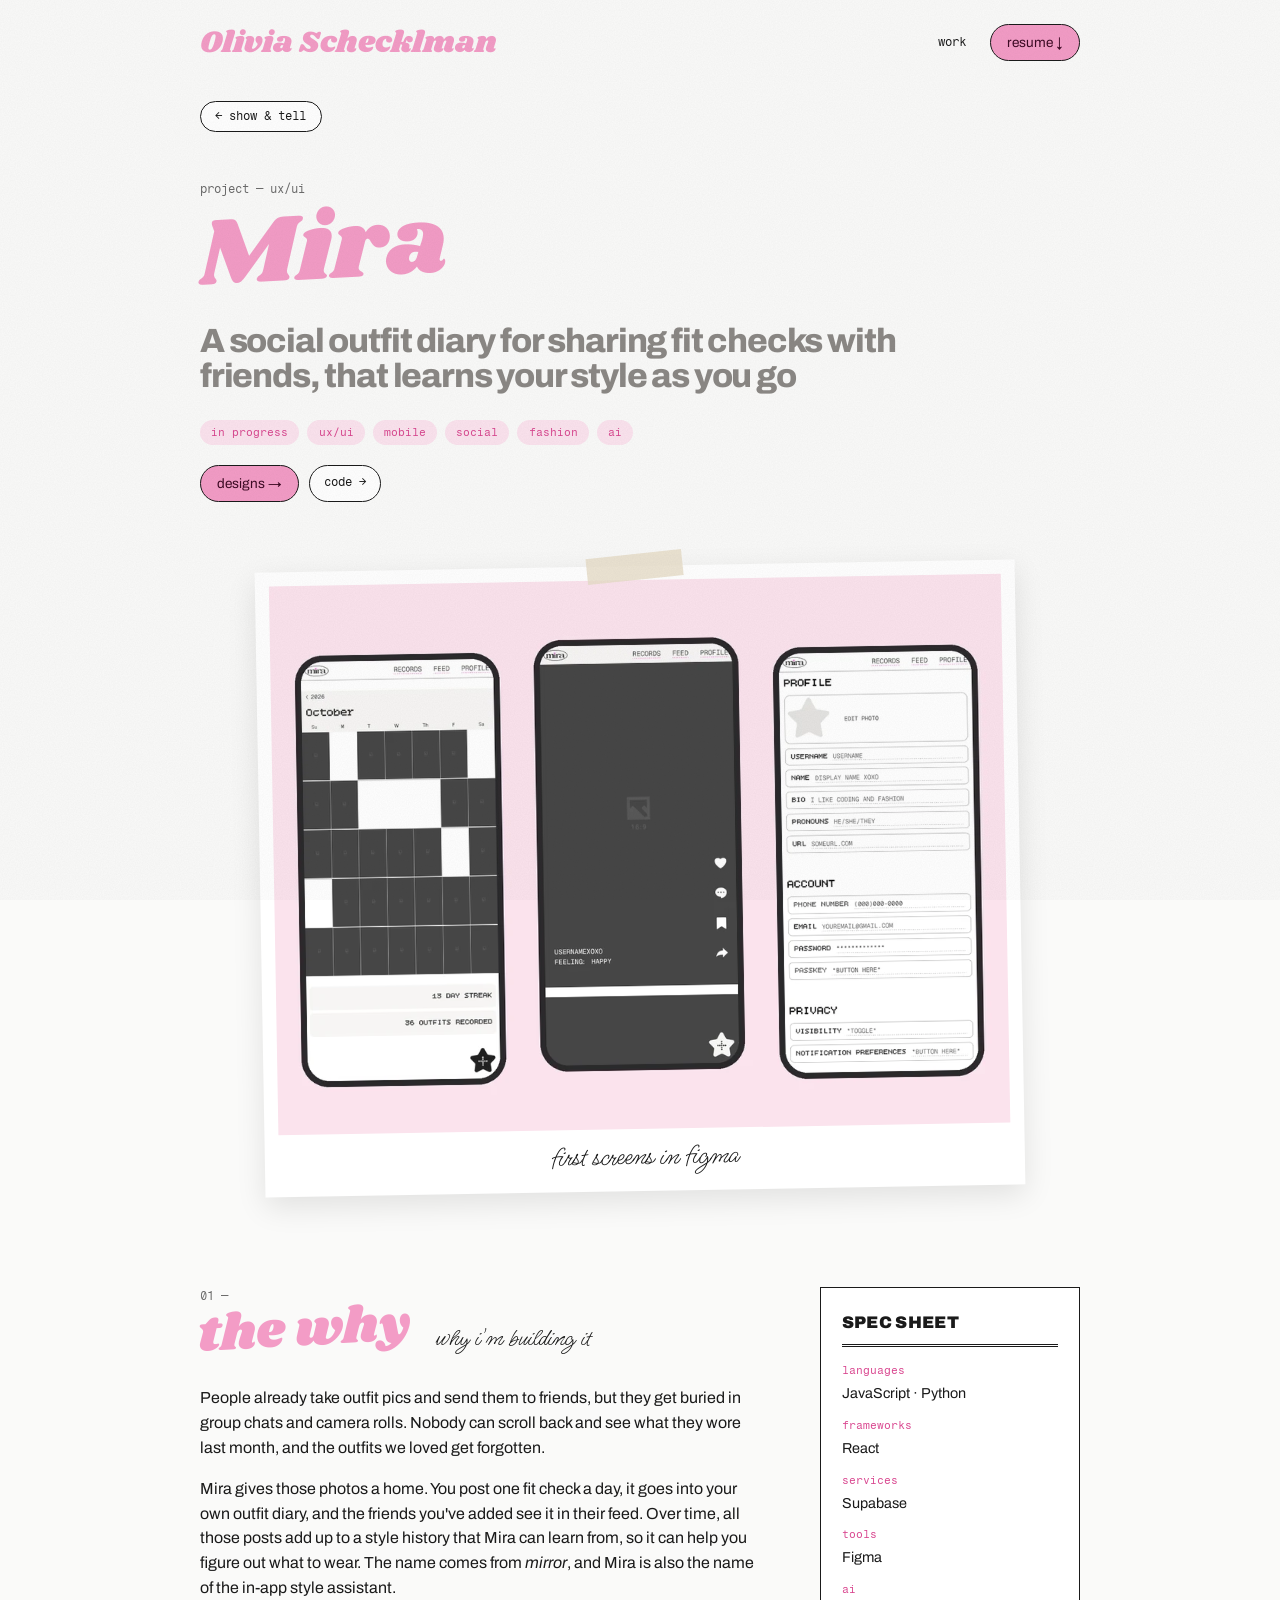
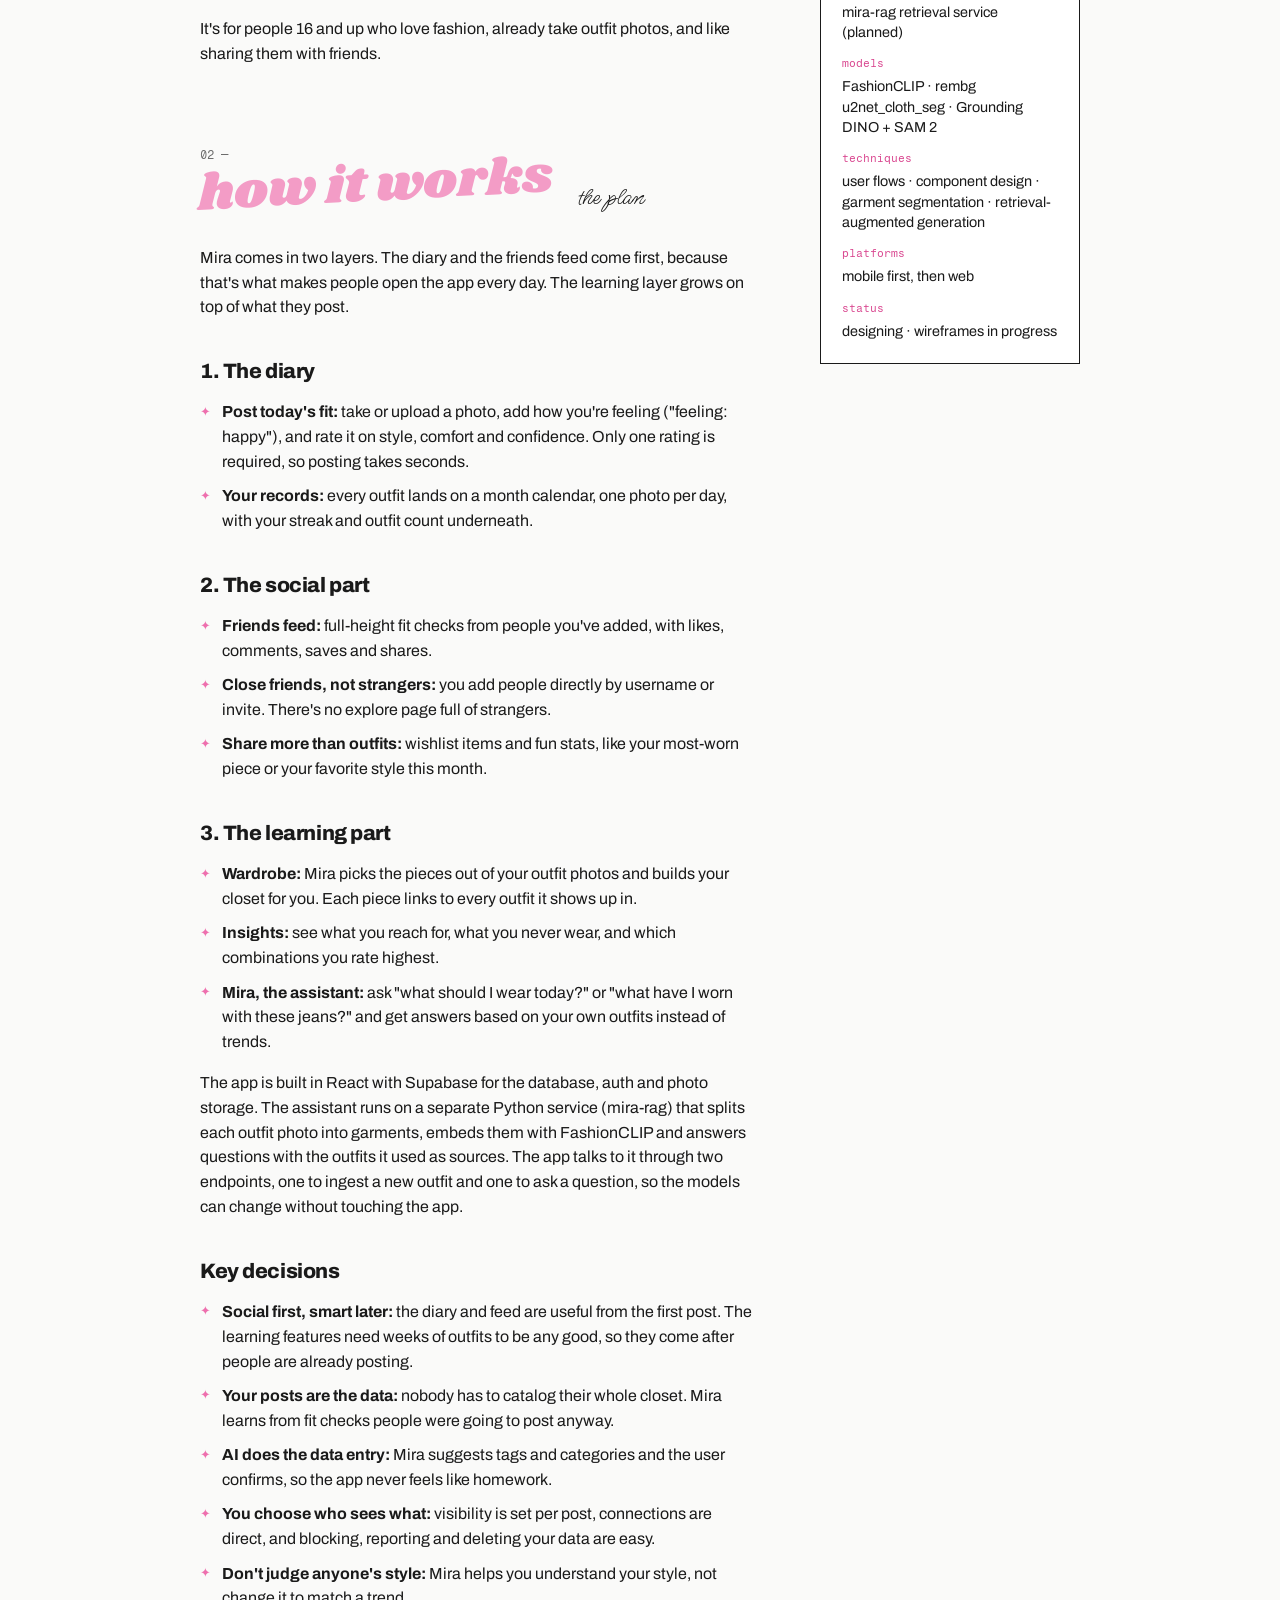
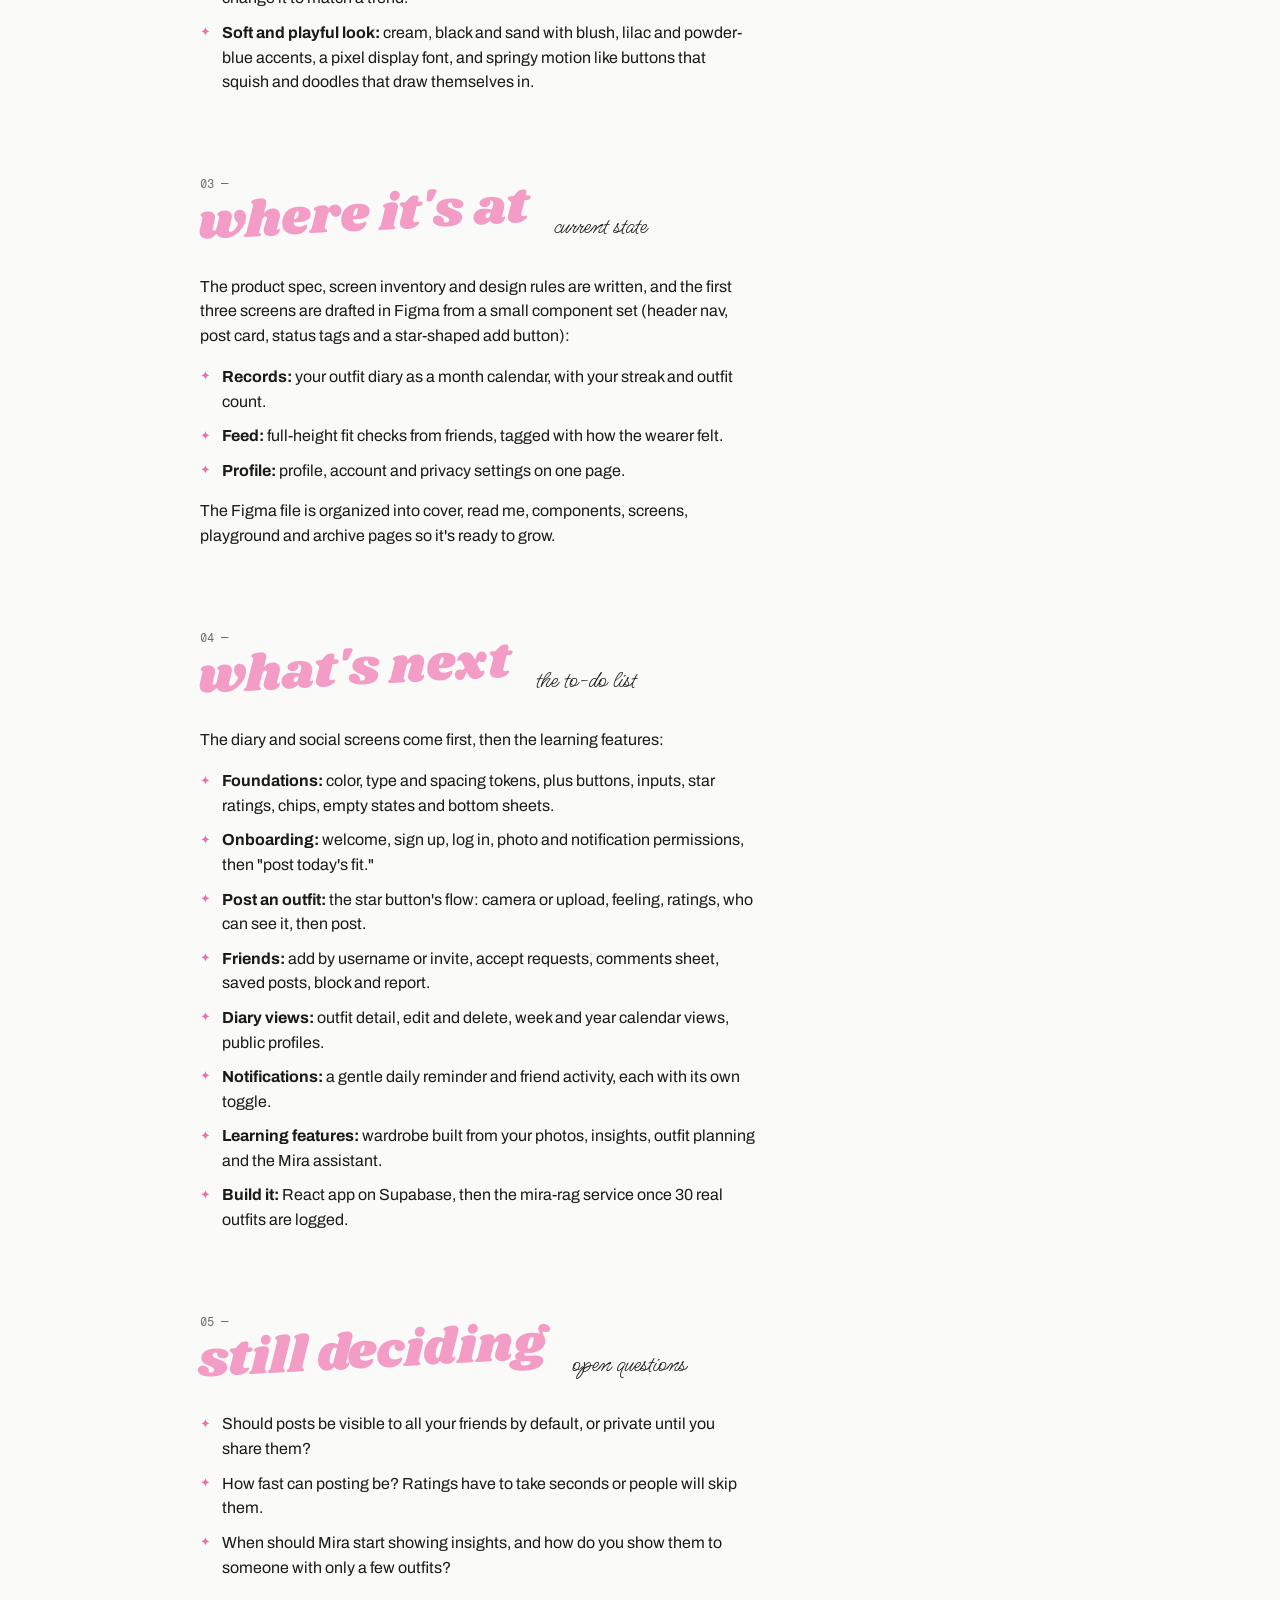
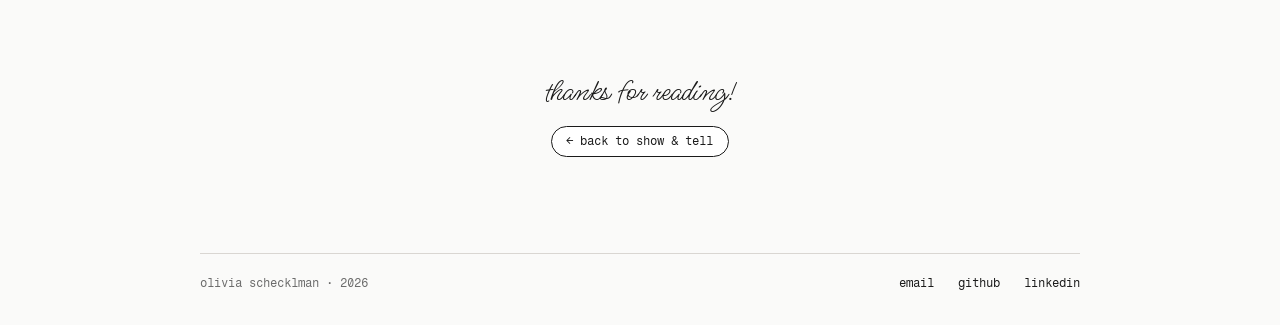
==== projects/mira.html @ 5f7faa5a "Added a Mira project page and a show & tell card for it." ====
<!DOCTYPE html>
<html lang="en">
<head>
  <meta charset="UTF-8" />
  <meta name="viewport" content="width=device-width, initial-scale=1.0" />
  <title>Mira — Olivia</title>
  <meta name="description" content="A social outfit diary for sharing fit checks with friends, that learns your style as you go" />
  <link rel="preconnect" href="https://fonts.googleapis.com" />
  <link rel="preconnect" href="https://fonts.gstatic.com" crossorigin />
  <link href="https://fonts.googleapis.com/css2?family=Archivo:wdth,wght@62..125,400..900&family=Fragment+Mono&family=Ms+Madi&family=Shrikhand&display=swap" rel="stylesheet" />
  <link rel="stylesheet" href="../styles.css" />
  <link rel="stylesheet" href="../project.css" />
</head>
<body>
  <header class="nav wrap">
    <a href="../index.html#top" class="logo">
      <span class="logo-mark">Olivia</span>
      <span class="logo-script">Schecklman</span>
    </a>
    <nav>
      <a href="../index.html#work">work</a>
      <a class="pill pill--pink" href="../Olivia-Schecklman-Resume.docx" download>resume ↓</a>
    </nav>
  </header>

  <main class="wrap">
    <a class="pill post-back" href="../index.html#work">← show &amp; tell</a>

    <header class="post-head">
      <p class="post-kicker">project — ux/ui</p>
      <h1 class="post-title">Mira</h1>
      <p class="post-tagline">A social outfit diary for sharing fit checks with friends, that learns your style as you go</p>
      <div class="post-facts"><span class="chip">in progress</span><span class="chip">ux/ui</span><span class="chip">mobile</span><span class="chip">social</span><span class="chip">fashion</span><span class="chip">ai</span></div>
      <div class="post-links"><a class="pill pill--pink" href="https://www.figma.com/design/Dftk28V4ErR6COBiq6ywGE/Mira-App" target="_blank" rel="noopener">designs →</a><a class="pill" href="https://github.com/livscheck/Mira" target="_blank" rel="noopener">code →</a></div>
    </header>

    <figure class="post-hero"><span class="tape" aria-hidden="true"></span><img src="../images/mira-app.webp" alt="Three Mira phone screens: a month calendar of outfit photos with a 13 day streak, a full-height outfit post tagged feeling happy, and an edit profile page" /><figcaption>first screens in figma</figcaption></figure>

    <div class="post-body">
      <div class="post-story">
      <section id="problem">
        <header class="sec-head">
          <span class="sec-num">01</span>
          <h2 class="sec-title">the why</h2>
          <p class="note sec-note">why i'm building it</p>
        </header>
        <div class="prose"><p>People already take outfit pics and send them to friends, but they get buried in group chats and camera rolls. Nobody can scroll back and see what they wore last month, and the outfits we loved get forgotten.</p>
<p>Mira gives those photos a home. You post one fit check a day, it goes into your own outfit diary, and the friends you've added see it in their feed. Over time, all those posts add up to a style history that Mira can learn from, so it can help you figure out what to wear. The name comes from <em>mirror</em>, and Mira is also the name of the in-app style assistant.</p>
<p>It's for people 16 and up who love fashion, already take outfit photos, and like sharing them with friends.</p></div>
      </section>
      <section id="process">
        <header class="sec-head">
          <span class="sec-num">02</span>
          <h2 class="sec-title">how it works</h2>
          <p class="note sec-note">the plan</p>
        </header>
        <div class="prose"><p>Mira comes in two layers. The diary and the friends feed come first, because that's what makes people open the app every day. The learning layer grows on top of what they post.</p>
<h2>1. The diary</h2>
<ul>
<li><strong>Post today's fit:</strong> take or upload a photo, add how you're feeling ("feeling: happy"), and rate it on style, comfort and confidence. Only one rating is required, so posting takes seconds.</li>
<li><strong>Your records:</strong> every outfit lands on a month calendar, one photo per day, with your streak and outfit count underneath.</li>
</ul>
<h2>2. The social part</h2>
<ul>
<li><strong>Friends feed:</strong> full-height fit checks from people you've added, with likes, comments, saves and shares.</li>
<li><strong>Close friends, not strangers:</strong> you add people directly by username or invite. There's no explore page full of strangers.</li>
<li><strong>Share more than outfits:</strong> wishlist items and fun stats, like your most-worn piece or your favorite style this month.</li>
</ul>
<h2>3. The learning part</h2>
<ul>
<li><strong>Wardrobe:</strong> Mira picks the pieces out of your outfit photos and builds your closet for you. Each piece links to every outfit it shows up in.</li>
<li><strong>Insights:</strong> see what you reach for, what you never wear, and which combinations you rate highest.</li>
<li><strong>Mira, the assistant:</strong> ask "what should I wear today?" or "what have I worn with these jeans?" and get answers based on your own outfits instead of trends.</li>
</ul>
<p>The app is built in React with Supabase for the database, auth and photo storage. The assistant runs on a separate Python service (mira-rag) that splits each outfit photo into garments, embeds them with FashionCLIP and answers questions with the outfits it used as sources. The app talks to it through two endpoints, one to ingest a new outfit and one to ask a question, so the models can change without touching the app.</p>
<h2>Key decisions</h2>
<ul>
<li><strong>Social first, smart later:</strong> the diary and feed are useful from the first post. The learning features need weeks of outfits to be any good, so they come after people are already posting.</li>
<li><strong>Your posts are the data:</strong> nobody has to catalog their whole closet. Mira learns from fit checks people were going to post anyway.</li>
<li><strong>AI does the data entry:</strong> Mira suggests tags and categories and the user confirms, so the app never feels like homework.</li>
<li><strong>You choose who sees what:</strong> visibility is set per post, connections are direct, and blocking, reporting and deleting your data are easy.</li>
<li><strong>Don't judge anyone's style:</strong> Mira helps you understand your style, not change it to match a trend.</li>
<li><strong>Soft and playful look:</strong> cream, black and sand with blush, lilac and powder-blue accents, a pixel display font, and springy motion like buttons that squish and doodles that draw themselves in.</li>
</ul></div>
      </section>
      <section id="now">
        <header class="sec-head">
          <span class="sec-num">03</span>
          <h2 class="sec-title">where it's at</h2>
          <p class="note sec-note">current state</p>
        </header>
        <div class="prose"><p>The product spec, screen inventory and design rules are written, and the first three screens are drafted in Figma from a small component set (header nav, post card, status tags and a star-shaped add button):</p>
<ul>
<li><strong>Records:</strong> your outfit diary as a month calendar, with your streak and outfit count.</li>
<li><strong>Feed:</strong> full-height fit checks from friends, tagged with how the wearer felt.</li>
<li><strong>Profile:</strong> profile, account and privacy settings on one page.</li>
</ul>
<p>The Figma file is organized into cover, read me, components, screens, playground and archive pages so it's ready to grow.</p></div>
      </section>
      <section id="next">
        <header class="sec-head">
          <span class="sec-num">04</span>
          <h2 class="sec-title">what's next</h2>
          <p class="note sec-note">the to-do list</p>
        </header>
        <div class="prose"><p>The diary and social screens come first, then the learning features:</p>
<ul>
<li><strong>Foundations:</strong> color, type and spacing tokens, plus buttons, inputs, star ratings, chips, empty states and bottom sheets.</li>
<li><strong>Onboarding:</strong> welcome, sign up, log in, photo and notification permissions, then "post today's fit."</li>
<li><strong>Post an outfit:</strong> the star button's flow: camera or upload, feeling, ratings, who can see it, then post.</li>
<li><strong>Friends:</strong> add by username or invite, accept requests, comments sheet, saved posts, block and report.</li>
<li><strong>Diary views:</strong> outfit detail, edit and delete, week and year calendar views, public profiles.</li>
<li><strong>Notifications:</strong> a gentle daily reminder and friend activity, each with its own toggle.</li>
<li><strong>Learning features:</strong> wardrobe built from your photos, insights, outfit planning and the Mira assistant.</li>
<li><strong>Build it:</strong> React app on Supabase, then the mira-rag service once 30 real outfits are logged.</li>
</ul></div>
      </section>
      <section id="questions">
        <header class="sec-head">
          <span class="sec-num">05</span>
          <h2 class="sec-title">still deciding</h2>
          <p class="note sec-note">open questions</p>
        </header>
        <div class="prose"><ul>
<li>Should posts be visible to all your friends by default, or private until you share them?</li>
<li>How fast can posting be? Ratings have to take seconds or people will skip them.</li>
<li>When should Mira start showing insights, and how do you show them to someone with only a few outfits?</li>
</ul></div>
      </section>
      </div>
      <aside class="spec" aria-label="Project details">
        <p class="spec-title">Spec sheet</p>
        <dl><dt>languages</dt><dd>JavaScript · Python</dd><dt>frameworks</dt><dd>React</dd><dt>services</dt><dd>Supabase</dd><dt>tools</dt><dd>Figma</dd><dt>ai</dt><dd>mira-rag retrieval service (planned)</dd><dt>models</dt><dd>FashionCLIP · rembg u2net_cloth_seg · Grounding DINO + SAM 2</dd><dt>techniques</dt><dd>user flows · component design · garment segmentation · retrieval-augmented generation</dd><dt>platforms</dt><dd>mobile first, then web</dd><dt>status</dt><dd>designing · wireframes in progress</dd></dl>
      </aside>
    </div>

    <div class="post-end">
      <p class="note">thanks for reading!</p>
      <a class="pill" href="../index.html#work">← back to show &amp; tell</a>
    </div>
  </main>

  <footer class="site-footer wrap">
    <div class="footer-row">
      <p>olivia schecklman · <span id="year"></span></p>
      <ul class="footer-links">
        <li><a href="mailto:oliviaschecklman@gmail.com">email</a></li>
        <li><a href="https://github.com/livscheck" target="_blank" rel="noopener">github</a></li>
        <li><a href="https://www.linkedin.com/in/oliviaschecklman" target="_blank" rel="noopener">linkedin</a></li>
      </ul>
    </div>
  </footer>
  <script>document.getElementById('year').textContent = new Date().getFullYear();</script>
</body>
</html>
---- styles.css ----
:root {
  /* Paper + ink */
  --bg: #fafaf9;
  --paper: #ffffff;
  --ink: #1a1a1a;
  --gray: #8b8885;
  --soft: #6b6b6b;
  --line: #d9d6d2;
  --tape: rgba(232, 222, 200, 0.8);

  /* One pink family, used everywhere */
  --pink: #f39cc6;      /* big bubbly type, fills */
  --pink-hi: #ee6fae;   /* highlighter, stars, circles */
  --pink-ink: #d9468f;  /* pink text that needs to be readable */
  --pink-wash: #fbe3ee; /* hover fills */

  --bubble: 'Shrikhand', cursive;
  --sans: 'Archivo', system-ui, sans-serif;
  --mono: 'Fragment Mono', ui-monospace, Menlo, monospace;
  --script: 'Ms Madi', cursive;

  --content-width: 880px; /* the text column; the side margins sit outside it */
  /* Side padding: 1.5rem on phones, growing to 6rem on wide screens */
  --gutter: clamp(2rem, 18vw - 3rem, 12rem); /* phones stay snug, wide screens get roomy margins */
}

* {
  box-sizing: border-box;
  margin: 0;
  padding: 0;
}

html {
  scroll-behavior: smooth;
}

body {
  background: var(--bg);
  color: var(--ink);
  font-family: var(--sans);
  font-size: 16px;
  line-height: 1.55;
  overflow-x: hidden;
}

/* Faint paper grain over everything */
body::before {
  content: '';
  position: fixed;
  inset: 0;
  z-index: 50;
  pointer-events: none;
  opacity: 0.5;
  mix-blend-mode: multiply;
  background-image: url("data:image/svg+xml;utf8,<svg xmlns='http://www.w3.org/2000/svg' width='220' height='220'><filter id='n'><feTurbulence type='fractalNoise' baseFrequency='0.85' numOctaves='2' stitchTiles='stitch'/><feColorMatrix values='0 0 0 0 0 0 0 0 0 0 0 0 0 0 0 0 0 0 0.07 0'/></filter><rect width='100%' height='100%' filter='url(%23n)'/></svg>");
}

a {
  color: inherit;
  text-decoration: none;
}

.wrap {
  max-width: calc(var(--content-width) + 2 * var(--gutter));
  margin-left: auto;
  margin-right: auto;
  padding-left: var(--gutter);
  padding-right: var(--gutter);
}

main > section + section {
  margin-top: 8rem;
}

/* ---------- Shared components ---------- */

/* Handwritten notes */
.note {
  font-family: var(--script);
  font-size: 2rem;
  line-height: 1.05;
  color: var(--ink);
}

/* Heavy grey editorial statements */
.statement {
  font-family: var(--sans);
  font-weight: 800;
  font-size: clamp(2.2rem, 5.4vw, 4.2rem);
  line-height: 0.95;
  letter-spacing: -0.045em;
  color: var(--gray);
}

/* Section header: number, big pink bubble title, handwritten aside */
/* Number on top, then the tilted title with its handwritten note to the right */
.sec-head {
  position: relative;
  display: grid;
  grid-template-columns: auto 1fr;
  align-items: end;
  column-gap: 1.5rem;
  margin-bottom: 3rem;
}

.sec-head--right {
  justify-items: end;
  text-align: right;
}

.sec-num {
  grid-column: 1 / -1;
  font-family: var(--mono);
  font-size: 0.75rem;
  color: var(--soft);
  margin-bottom: 0.25rem;
}

.sec-num::after {
  content: ' —';
}

.sec-title {
  font-family: var(--bubble);
  font-weight: 400;
  font-size: clamp(2.6rem, 6vw, 4.5rem);
  line-height: 1;
  color: var(--pink);
  /* Tilt around the bottom-left corner so the left edge stays put */
  transform: rotate(-3deg);
  transform-origin: left bottom;
}

.sec-note {
  font-size: 1.6rem;
  padding-bottom: 0.5rem;
}

/* Pills / buttons */
.pill {
  display: inline-flex;
  align-items: center;
  gap: 0.35rem;
  font-family: var(--mono);
  font-size: 0.72rem;
  text-transform: lowercase;
  color: var(--ink);
  padding: 0.35rem 0.9rem;
  background: var(--paper);
  border: 1.5px solid var(--ink);
  border-radius: 999px;
  cursor: pointer;
  transition: background 0.2s ease, box-shadow 0.2s ease, transform 0.2s ease;
}

a.pill:hover,
button.pill:hover {
  background: var(--pink-wash);
  box-shadow: 2px 2px 0 var(--ink);
  transform: translate(-1px, -1px);
}

/* Black & white halftone photo treatment (placeholders and real images) */
.halftone {
  position: relative;
  overflow: hidden;
  background: linear-gradient(160deg, #eceae7, #d3d0cc);
}

.halftone img {
  display: block;
  width: 100%;
  height: 100%;
  object-fit: cover;
  filter: grayscale(1) contrast(1.15);
}

.halftone::after {
  content: '';
  position: absolute;
  inset: 0;
  pointer-events: none;
  mix-blend-mode: multiply;
  opacity: 0.6;
  background: radial-gradient(circle, rgba(0, 0, 0, 0.25) 0.8px, transparent 1.3px) 0 0 / 4px 4px;
}

.placeholder-label {
  position: relative;
  z-index: 1;
  font-family: var(--mono);
  font-size: 0.75rem;
  text-transform: uppercase;
  color: var(--soft);
}

/* Washi tape strip */
.tape {
  position: absolute;
  top: -12px;
  left: 50%;
  z-index: 2;
  width: 96px;
  height: 26px;
  background: var(--tape);
  transform: translateX(-50%) rotate(-5deg);
}

/* Hand-drawn doodle lines */
.doodle {
  fill: none;
  stroke: var(--ink);
  stroke-width: 1.6;
  stroke-linecap: round;
  stroke-linejoin: round;
  stroke-dasharray: 5 6;
}

.doodle path + path {
  stroke-dasharray: none;
}

/* ---------- Nav ---------- */
.nav {
  display: flex;
  justify-content: space-between;
  align-items: center;
  gap: 1rem;
  padding-top: 1.5rem;
  padding-bottom: 1.5rem;
}

.logo {
  display: flex;
  align-items: baseline;
  gap: 0.4rem;
  line-height: 1;
}

.logo-mark {
  font-family: var(--bubble);
  font-size: 1.9rem;
  color: var(--pink);
}

.logo-script {
  font-family: var(--bubble);
  font-size: 1.9rem;
  color: var(--pink);
}

.nav nav {
  display: flex;
  flex-wrap: wrap;
  align-items: center;
  gap: 0.4rem 1.5rem;
  font-family: var(--mono);
  font-size: 0.75rem;
  text-transform: lowercase;
}

.nav nav a {
  background-image: linear-gradient(var(--pink), var(--pink));
  background-size: 0 45%;
  background-position: 0 85%;
  background-repeat: no-repeat;
  transition: background-size 0.25s ease;
}

.nav nav a:hover {
  background-size: 100% 45%;
}

/* The resume button is a pill, not a highlighted text link */
.nav nav a.pill {
  background-image: none;
}

/* ---------- Hero ---------- */
.hero {
  position: relative;
  min-height: 600px;
  margin-top: 1rem;
  display: grid;
  place-items: center;
}

.hero-photo {
  position: relative;
  z-index: 1;
  width: min(300px, 62vw);
  aspect-ratio: 3 / 4;
  display: grid;
  place-items: center;
  box-shadow: 0 10px 30px rgba(0, 0, 0, 0.08);
}

.hero-name {
  position: absolute;
  left: 50%;
  top: 52%;
  z-index: 2;
  font-family: var(--bubble);
  font-weight: 400;
  font-size: clamp(5.5rem, 22vw, 17rem);
  line-height: 1;
  color: var(--pink);
  mix-blend-mode: multiply;
  white-space: nowrap;
  transform: translate(-50%, -50%) rotate(-5deg);
  pointer-events: none;
}

.hero-note {
  position: absolute;
  z-index: 3;
  font-size: clamp(2rem, 4.5vw, 3.2rem);
}

.hero-note--hi {
  top: 0.5rem;
  left: var(--gutter);
  transform: rotate(-4deg);
}

.hero-note--guide {
  top: 4.5rem;
  right: var(--gutter);
  font-size: clamp(1.7rem, 3.4vw, 2.4rem);
  text-align: right;
  transform: rotate(3deg);
}

.hero-arrow {
  position: absolute;
  top: 7.5rem;
  right: 26%;
  z-index: 3;
  width: 140px;
}

.hero-foot {
  position: absolute;
  left: var(--gutter);
  right: var(--gutter);
  bottom: 0.5rem;
  z-index: 3;
  display: flex;
  justify-content: space-between;
  font-size: 0.9rem;
  color: var(--soft);
}

/* ---------- Intro ---------- */
.meet-tag {
  margin-top: 3rem;
  margin-bottom: 2rem;
  font-size: 0.9rem;
  color: var(--soft);
}

@media (max-width: 640px) {
  .meet-tag {
    margin-top: 2rem;
    font-size: 0.75rem;
  }
}

.intro {
  display: grid;
  /* The body copy gets the wider column; the key words sit in the narrower one */
  grid-template-columns: minmax(0, 1fr) minmax(0, 1.25fr);
  gap: 3rem;
  align-items: start;
}

/* The statement sits bottom-left, lined up with the end of the intro copy,
   sized to fit its narrower column */
.intro .statement {
  align-self: end;
  font-size: clamp(2.2rem, 3.6vw, 3.1rem);
}

main > .intro {
  margin-top: 5rem;
}

.meet-tag + .intro {
  margin-top: 0;
}

.intro .statement {
  white-space: nowrap;
}

.intro-copy {
  max-width: 520px;
  justify-self: end;
  font-size: 1.05rem;
}

.intro-copy p + p {
  margin-top: 0.9rem;
}

/* ---------- Projects ---------- */
.projects {
  display: grid;
  grid-template-columns: repeat(auto-fill, minmax(300px, 1fr));
  gap: 3.5rem 3rem;
}

.project {
  transform: rotate(var(--tilt, 0deg));
}

.project-shot {
  position: relative;
  padding: 0.75rem;
  background: var(--paper);
  box-shadow: 0 6px 20px rgba(0, 0, 0, 0.08);
}

.thumb {
  aspect-ratio: 4 / 3;
  display: grid;
  place-items: center;
}

img.thumb {
  display: block;
  width: 100%;
  height: auto;
  object-fit: cover;
}

.thumb .placeholder-label {
  font-size: 1.4rem;
}

.project-info {
  display: grid;
  grid-template-columns: 1fr auto;
  align-items: end;
  gap: 0 1rem;
  padding: 1.1rem 0.25rem 0;
}

.project-num {
  grid-column: 1 / -1;
  font-family: var(--mono);
  font-size: 0.7rem;
  color: var(--pink-ink);
}

.project h3 {
  font-weight: 800;
  font-size: 1.6rem;
  letter-spacing: -0.03em;
  line-height: 1.1;
}

.meta {
  grid-column: 1;
  font-family: var(--mono);
  font-size: 0.72rem;
  color: var(--soft);
}

.project .pill {
  grid-column: 2;
  grid-row: 2 / span 2;
  align-self: center;
}

/* ---------- Skills: Sims-style pie menu ---------- */
/* Game-window chrome around the Sims menu */
.sim-window {
  max-width: 940px;
  margin: 0 auto;
  background: var(--paper);
  border: 1.5px solid var(--ink);
  box-shadow: 6px 6px 0 var(--ink);
}

.sim-titlebar {
  display: grid;
  grid-template-columns: 1fr auto 1fr;
  align-items: center;
  gap: 1rem;
  padding: 0.5rem 0.9rem;
  background: var(--pink);
  border-bottom: 1.5px solid var(--ink);
  font-family: var(--mono);
  font-size: 0.75rem;
}

.sim-wintitle {
  font-weight: 500;
}

.sim-winctl {
  justify-self: end;
  letter-spacing: 0.35em;
}

/* Sims-style needs bar */
.sim-hud {
  display: flex;
  flex-wrap: wrap;
  gap: 0.4rem 1.75rem;
  padding: 0.55rem 1rem;
  border-bottom: 1px solid var(--line);
  font-family: var(--mono);
  font-size: 0.68rem;
  color: var(--soft);
}

.sim-hud b {
  font-weight: 500;
  color: var(--pink-ink);
}

.sim-bar {
  display: inline-block;
  width: 64px;
  height: 7px;
  margin-left: 0.35rem;
  vertical-align: middle;
  border: 1px solid var(--ink);
  border-radius: 999px;
  overflow: hidden;
}

.sim-bar span {
  display: block;
  height: 100%;
  background: var(--pink-hi);
}

/* Play area: faint build-mode grid */
.sim-stage {
  position: relative;
  padding: 1rem 1rem 0.5rem;
  background:
    linear-gradient(var(--bg) 0 0) padding-box,
    var(--bg);
  background-image:
    linear-gradient(rgba(0, 0, 0, 0.045) 1px, transparent 1px),
    linear-gradient(90deg, rgba(0, 0, 0, 0.045) 1px, transparent 1px);
  background-size: 28px 28px;
}

.sim-text-btn {
  position: absolute;
  top: 0.75rem;
  right: 0.75rem;
  z-index: 5;
}

/* Pink pill button ("view as text", nav "resume") */
.pill--pink {
  padding: 0.45rem 1rem;
  font-family: var(--sans);
  font-size: 0.85rem;
  font-weight: 400;
  /* Dark plum on pink: same pink button, much stronger text contrast */
  color: #3d0a24;
  background: var(--pink);
}

.pill--pink:hover,
a.pill--pink:hover,
button.pill--pink:hover {
  background: var(--pink-hi);
}

/* Floating text window */
.text-window {
  position: fixed;
  z-index: 60;
  top: 0;
  left: 0;
  width: min(420px, calc(100vw - 2rem));
  max-height: min(560px, calc(100vh - 2rem));
  display: flex;
  flex-direction: column;
  margin: 0;
}

.text-window[hidden] {
  display: none;
}

.text-window-bar {
  /* Empty spacer matches the close button so the title stays centred */
  grid-template-columns: 22px 1fr 22px;
  cursor: grab;
  user-select: none;
  touch-action: none;
}

.text-window.is-dragging .text-window-bar {
  cursor: grabbing;
}

.text-window-bar .sim-wintitle {
  justify-self: center;
}

.text-window-close {
  font: inherit;
  width: 22px;
  height: 22px;
  display: grid;
  place-items: center;
  background: var(--paper);
  border: 1.5px solid var(--ink);
  border-radius: 4px;
  cursor: pointer;
}

.text-window-close:hover {
  background: var(--pink-wash);
}

.text-window-body {
  overflow-y: auto;
  padding: 1rem 1.25rem 1.25rem;
  font-family: var(--mono);
  font-size: 0.78rem;
  line-height: 1.6;
}

/* One typeface (mono) throughout; hierarchy comes from case, colour and indent */
.text-window-body h3 {
  margin-top: 1rem;
  font-size: 0.78rem;
  font-weight: 500;
  text-transform: uppercase;
  letter-spacing: 0.04em;
}

.text-window-body h3:first-child {
  margin-top: 0;
}

.text-window-body h4 {
  margin-top: 0.4rem;
  font-size: 0.78rem;
  font-weight: 400;
  color: var(--pink-ink);
}

.text-window-body ul {
  list-style: none;
  padding-left: 1rem;
}

.text-window-body li::before {
  content: '- ';
  color: var(--soft);
}

.sim-status {
  display: flex;
  justify-content: space-between;
  gap: 1rem;
  padding: 0.45rem 1rem;
  border-top: 1.5px solid var(--ink);
  font-family: var(--mono);
  font-size: 0.66rem;
  color: var(--soft);
}

.sim-status span:first-child {
  color: #2f9e5b;
}

@media (max-width: 640px) {
  .sim-window {
    box-shadow: 4px 4px 0 var(--ink);
  }

  .sim-winctl {
    display: none;
  }

  .sim-titlebar.text-window-bar {
    grid-template-columns: 22px 1fr 22px;
  }

  .text-window-bar .sim-wintitle {
    justify-self: center;
  }
}

.sim-menu {
  position: relative;
  max-width: 860px;
  height: 410px;
  margin: 0 auto;
  transition: height 0.3s ease;
}

.sim-center {
  position: absolute;
  left: 50%;
  top: var(--cy, 50%);
  /* --fx slides the sim sideways when the bubbles move into one column */
  transform: translate(calc(-50% + var(--fx, 0px)), -50%);
  transition: transform 0.5s cubic-bezier(0.22, 1, 0.36, 1);
  display: flex;
  flex-direction: column;
  align-items: center;
}

/* Full-body sim illustration (transparent PNG) standing in the middle */
.sim-figure {
  position: relative;
}

.sim-figure img {
  display: block;
  height: 380px;
  width: auto;
  filter: drop-shadow(0 6px 10px rgba(0, 0, 0, 0.08));
}

.is-narrow .sim-figure img {
  height: 300px;
}

/* Soft ground shadow under the feet */
.sim-figure::after {
  content: '';
  position: absolute;
  left: 50%;
  bottom: -8px;
  z-index: -1;
  width: 70%;
  height: 18px;
  background: radial-gradient(closest-side, rgba(0, 0, 0, 0.14), transparent);
  transform: translateX(-50%);
}

/* Floating, spinning plumbob */
.plumbob {
  position: absolute;
  bottom: calc(100% + 14px);
  width: 26px;
  height: 52px;
  filter: drop-shadow(0 0 10px rgba(238, 111, 174, 0.55));
  animation:
    plumbob-float 2.4s ease-in-out infinite,
    plumbob-spin 4s linear infinite;
}

.plumbob-l { fill: var(--pink-hi); }
.plumbob-r { fill: var(--pink); }
.plumbob-shine { fill: rgba(255, 255, 255, 0.55); }

@keyframes plumbob-float {
  0%, 100% { translate: 0 0; }
  50% { translate: 0 -8px; }
}

@keyframes plumbob-spin {
  to { rotate: y 360deg; }
}

.sim-bubble {
  position: absolute;
  left: 50%;
  top: var(--cy, 50%);
  z-index: 1;
  display: inline-flex;
  align-items: center;
  gap: 0.5rem;
  height: 40px;
  padding: 0 1.1rem;
  font-family: var(--sans);
  font-size: 0.95rem;
  font-weight: 600;
  white-space: nowrap;
  color: var(--ink);
  background: var(--paper);
  border: 1.5px solid var(--ink);
  border-radius: 999px;
  transform: translate(calc(-50% + var(--tx, 0px)), calc(-50% + var(--ty, 0px))) scale(1);
  transition:
    transform 0.4s cubic-bezier(0.34, 1.56, 0.64, 1),
    opacity 0.25s ease,
    background 0.2s ease,
    box-shadow 0.2s ease;
}

.sim-bubble.is-hidden {
  opacity: 0;
  transform: translate(-50%, -50%) scale(0.2);
  pointer-events: none;
}

button.sim-bubble {
  cursor: pointer;
}

button.sim-bubble:hover {
  background: var(--pink-wash);
  box-shadow: 2px 2px 0 var(--ink);
}

button.sim-bubble:focus-visible {
  outline: 2px solid var(--pink-ink);
  outline-offset: 2px;
}

.sim-bubble--leaf {
  padding: 0 1.1rem;
  font-family: var(--mono);
  font-size: 0.8rem;
  font-weight: 400;
}

.sim-bubble--back {
  padding: 0 1.1rem 0 0;
  z-index: 2;
  background: var(--pink);
}

.sim-bubble--back::before {
  content: '◀';
  display: grid;
  place-items: center;
  align-self: stretch;
  width: 32px;
  font-size: 0.65rem;
  border-right: 1.5px solid var(--ink);
}

@media (prefers-reduced-motion: reduce) {
  .sim-bubble,
  .plumbob {
    transition: none;
    animation: none;
  }
}

.skills {
  list-style: none;
  display: flex;
  flex-wrap: wrap;
  justify-content: center;
  gap: 0.6rem;
}

/* Changelog — career as release notes, newest first */
.changelog {
  position: relative;
  max-width: 820px;
  margin: 0 auto;
  padding: 2.5rem 2.5rem 1.5rem;
  background: var(--paper);
  border: 1.5px solid var(--ink);
  box-shadow: 6px 6px 0 var(--ink);
}

/* File tab like an open editor */
.changelog-tab {
  position: absolute;
  top: -1.5px;
  left: 2rem;
  transform: translateY(-100%);
  padding: 0.35rem 0.9rem;
  font-family: var(--mono);
  font-size: 0.72rem;
  background: var(--pink);
  border: 1.5px solid var(--ink);
  border-bottom: none;
}

.releases {
  list-style: none;
  position: relative;
}

/* Vertical dashed timeline running through the version column */
.releases::before {
  content: '';
  position: absolute;
  top: 0.6rem;
  bottom: 1.5rem;
  left: 0.45rem;
  border-left: 1.5px dashed var(--line);
}

.release {
  position: relative;
  display: grid;
  grid-template-columns: 170px 1fr;
  gap: 0.5rem 2rem;
  padding: 0 0 1.75rem 1.75rem;
  opacity: 0;
  transform: translateY(14px);
  transition: opacity 0.5s ease, transform 0.5s ease;
  transition-delay: calc(var(--i) * 220ms);
}

.is-visible .release {
  opacity: 1;
  transform: none;
}

/* Commit dot on the timeline */
.release::before {
  content: '';
  position: absolute;
  left: 0;
  top: 0.3rem;
  width: 0.95rem;
  height: 0.95rem;
  border-radius: 50%;
  background: var(--paper);
  border: 1.5px solid var(--ink);
}

.release.is-current::before {
  background: var(--pink-hi);
  animation: release-pulse 1.8s ease-out infinite;
}

@keyframes release-pulse {
  0% { box-shadow: 0 0 0 0 rgba(238, 111, 174, 0.5); }
  100% { box-shadow: 0 0 0 12px rgba(238, 111, 174, 0); }
}

.release-meta {
  display: flex;
  flex-direction: column;
  gap: 0.2rem;
  font-family: var(--mono);
}

.release-version {
  font-size: 1.05rem;
  font-weight: 500;
  font-variant-numeric: tabular-nums;
  color: var(--pink-ink);
}

.release-meta time {
  font-size: 0.72rem;
  color: var(--soft);
}

.release-body h3 {
  display: flex;
  flex-wrap: wrap;
  align-items: center;
  gap: 0.35rem 0.75rem;
  font-weight: 800;
  font-size: 1.35rem;
  letter-spacing: -0.02em;
  line-height: 1.2;
}

.release-tag {
  font-family: var(--mono);
  font-size: 0.65rem;
  font-weight: 400;
  letter-spacing: 0;
  padding: 0.15rem 0.6rem;
  background: var(--pink-wash);
  border: 1px solid var(--pink-hi);
  border-radius: 999px;
  color: var(--pink-ink);
}

.release-body ul {
  list-style: none;
  margin-top: 0.35rem;
}

.release-body li {
  position: relative;
  padding-left: 1rem;
  color: var(--soft);
}

.release-body li::before {
  content: '+';
  position: absolute;
  left: 0;
  font-family: var(--mono);
  color: var(--pink-ink);
}

@media (max-width: 640px) {
  .changelog {
    padding: 2rem 1.25rem 1rem;
    box-shadow: 4px 4px 0 var(--ink);
  }

  .release {
    grid-template-columns: 1fr;
    gap: 0.25rem;
  }

  .release-meta {
    flex-direction: row;
    align-items: baseline;
    gap: 0.75rem;
  }
}

@media (prefers-reduced-motion: reduce) {
  .release {
    transition: none;
  }

  .release.is-current::before {
    animation: none;
  }
}

/* Tech Girl intro card */
.techgirl {
  --tg-ink: #111;
  --tg-rule: 1px solid var(--tg-ink);
  /* One small type scale for the whole form */
  --tg-label-size: 0.92rem;
  --tg-option-size: 0.82rem;
  --tg-answer-size: 1.5rem;
  position: relative;
  max-width: 900px;
  margin: 0 auto;
  /* A printed sheet: white paper, punched holes on the left, soft lift off the page */
  padding: 3.5rem 3.5rem 3.5rem 5.5rem;
  background: var(--paper);
  box-shadow:
    0 1px 2px rgba(0, 0, 0, 0.06),
    0 14px 30px rgba(0, 0, 0, 0.08);
  transform: rotate(-0.6deg);
  font-family: 'Archivo', sans-serif;
  font-stretch: 75%;
  color: var(--tg-ink);

  /* Laid out like the printed template: 12 columns, fields placed by area */
  display: grid;
  grid-template-columns: repeat(12, 1fr);
  grid-template-areas:
    "head    head    head    head    head    head    head    head    head    head    head    head"
    "friends friends friends friends friends friends friends friends photo   photo   photo   photo"
    "job     job     job     job     job     job     job     job     photo   photo   photo   photo"
    "time    time    time    time    time    time    time    time    photo   photo   photo   photo"
    "queue   queue   queue   queue   queue   queue   app     app     app     app     app     app"
    "queue   queue   queue   queue   queue   queue   outfit  outfit  outfit  outfit  outfit  outfit"
    "opinion opinion opinion opinion opinion opinion opinion opinion opinion opinion opinion opinion"
    "circle  circle  circle  circle  circle  circle  circle  circle  circle  circle  circle  circle"
    "circle2 circle2 circle2 circle2 circle2 circle2 circle2 circle2 circle2 circle2 circle2 circle2";
  column-gap: 2.25rem;
  row-gap: 1.5rem;
}

/* Hole punches down the left edge */
.techgirl::before {
  content: '';
  position: absolute;
  top: 0;
  bottom: 0;
  left: 1.6rem;
  width: 18px;
  background: radial-gradient(circle, var(--bg) 0 8px, rgba(0, 0, 0, 0.12) 8.5px 9px, transparent 9.5px) center / 18px 33.33% repeat-y;
  pointer-events: none;
}

/* Paper corner fold, bottom-right */
.techgirl::after {
  content: '';
  position: absolute;
  right: 0;
  bottom: 0;
  width: 34px;
  height: 34px;
  background: linear-gradient(135deg, #eceae6 0 50%, var(--bg) 50%);
  box-shadow: -2px -2px 4px rgba(0, 0, 0, 0.05);
}

.tg-formhead { grid-area: head; }
.tg-friends { grid-area: friends; }
.tg-title-job { grid-area: job; }
.tg-time    { grid-area: time; }
.polaroid   { grid-area: photo; }
.tg-queue   { grid-area: queue; }
.tg-app     { grid-area: app; }
.tg-outfit  { grid-area: outfit; }
.tg-opinion { grid-area: opinion; }
.tg-circle  { grid-area: circle; }
/* Circle-one continues (split so phone pages stay letter-sized); butt it up against the first part */
.tg-circle.tg-circle--cont { grid-area: circle2; margin-top: -2rem; }

.tg-label,
.tg-row-label {
  font-size: var(--tg-label-size);
  font-weight: 500;
  letter-spacing: 0.02em;
  line-height: 1.25;
}

/* Answer line: handwritten text sitting on a ruled line */
.tg-line {
  display: flex;
  align-items: flex-end;
  min-height: 2.2rem;
  border-bottom: var(--tg-rule);
  padding: 0 0.4rem;
}

.answer {
  font-family: var(--script);
  font-stretch: normal;
  font-size: var(--tg-answer-size);
  line-height: 1;
  color: var(--pink-ink);
  /* Drop the baseline onto the rule so letters sit on it and descenders cross it */
  transform: translateY(var(--sit, 0.1em));
}

.polaroid {
  position: relative;
  align-self: start;
  justify-self: end;
  width: 88%;
  padding: 0.8rem 0.8rem 2.6rem;
  background: var(--paper);
  box-shadow: 0 4px 14px rgba(0, 0, 0, 0.1);
  transform: rotate(2deg);
}

.polaroid::before {
  content: '';
  position: absolute;
  top: -12px;
  left: 50%;
  z-index: 1;
  width: 90px;
  height: 26px;
  background: var(--tape);
  transform: translateX(-50%) rotate(-4deg);
}

.polaroid-photo {
  aspect-ratio: 1 / 1;
  overflow: hidden;
  display: grid;
  place-items: center;
  border: 0.5px solid rgba(26, 26, 26, 0.45);
}

.polaroid-photo img {
  display: block;
  width: 118%;
  max-width: none;
  height: auto;
  margin-top: 12%;
}

.tg-list {
  list-style: none;
  counter-reset: queue;
  margin-top: 0.4rem;
}

.tg-list li {
  counter-increment: queue;
  display: flex;
  align-items: flex-end;
  gap: 1rem;
}

.tg-list li::before {
  content: counter(queue) '.';
  font-family: var(--mono);
  font-size: 0.75rem;
  padding-bottom: 0.25rem;
}

.tg-list .tg-line {
  flex: 1;
  min-height: 2rem;
}

.tg-list .answer {
  font-size: calc(var(--tg-answer-size) * 0.92);
}

.tg-circle {
  margin-top: 0.5rem;
  container-type: inline-size;
}

.tg-circle-title {
  font-size: 1.3rem;
  color: var(--pink-ink);
  margin-bottom: 0.5rem;
}

.tg-row {
  display: grid;
  grid-template-columns: max-content 1fr;
  column-gap: 2.5rem;
  align-items: baseline;
  gap: 0.75rem;
  padding: 0.65rem 0;
  border-bottom: var(--tg-rule);
}

/* When the options can't fit beside the label, put the label on its own line above them */
@container (max-width: 720px) {
  .tg-row {
    grid-template-columns: 1fr;
    gap: 0.6rem;
  }
}

.tg-row ul {
  list-style: none;
  display: flex;
  flex-wrap: wrap;
  align-items: center;
  gap: 0.6rem 0;
  font-size: var(--tg-option-size);
  letter-spacing: 0.02em;
}

.tg-row li {
  position: relative;
  white-space: nowrap;
}

/* Slash trails each option (not leads), so a wrapped line never starts with "/" */
.tg-row li:not(:last-child) {
  margin-right: 2rem;
}

/* Separator sits outside each option so the circle only wraps the word */
.tg-row li:not(:last-child)::before {
  content: '/';
  position: absolute;
  right: -1.25rem;
}

/* Hand-drawn circle around the chosen option */
.tg-row li.circled::after {
  content: '';
  position: absolute;
  inset: -0.4em -0.6em;
  border: 1.5px solid var(--pink-hi);
  border-radius: 50% 45% 55% 50% / 55% 50% 50% 45%;
  transform: rotate(-3deg);
  pointer-events: none;
}

/* Phones: one option per line, no slashes */
@container (max-width: 480px) {
  .tg-row ul {
    flex-direction: column;
    align-items: flex-start;
    gap: 0.7rem;
    padding-left: 0.6rem;
  }

  .tg-row li:not(:last-child) {
    margin-right: 0;
  }

  .tg-row li:not(:last-child)::before {
    content: none;
  }
}

.tg-row-label {
  white-space: nowrap;
}

.tg-asterisk {
  position: absolute;
  right: 3.25rem;
  bottom: 0.75rem;
  font-family: var(--bubble);
  font-size: 4rem;
  line-height: 1;
  color: var(--pink);
}

/* ---- Printed-form details ---- */
/* Form title block with a double rule, like the top of a paper form */
.tg-formhead {
  display: flex;
  justify-content: space-between;
  align-items: flex-end;
  gap: 1rem;
  padding-bottom: 0.75rem;
  border-bottom: 4px double var(--tg-ink);
}

.tg-form-title {
  font-family: var(--sans);
  font-stretch: 100%;
  font-weight: 900;
  font-size: 1.3rem;
  letter-spacing: 0.04em;
  line-height: 1;
}

.tg-form-sub {
  margin-top: 0.3rem;
  font-family: var(--mono);
  font-size: 0.7rem;
  color: var(--soft);
}

.tg-form-no {
  flex-shrink: 0;
  white-space: nowrap;
  font-family: var(--mono);
  font-size: 0.65rem;
  line-height: 1.4;
  text-align: right;
  padding: 0.3rem 0.5rem;
  border: 1px solid var(--tg-ink);
}

/* Question numbers (01. 02. ...) are added by the script */
.tg-qnum {
  margin-right: 0.35em;
  font-family: var(--mono);
  font-size: 0.8em;
  font-weight: 400;
  font-stretch: normal;
  color: var(--pink-ink);
}

/* "Circle one" as a shaded instruction band */
.tg-circle-title {
  padding: 0.3rem 0.6rem;
  background: #efedea;
  border-top: 1px solid var(--tg-ink);
  border-bottom: 1px solid var(--tg-ink);
  color: var(--tg-ink);
  font-weight: 700;
  font-size: var(--tg-label-size);
  letter-spacing: 0.04em;
}

.tg-circle-title span {
  margin-left: 0.4rem;
  font-family: var(--mono);
  font-size: 0.65rem;
  font-weight: 400;
  letter-spacing: 0;
  color: var(--soft);
}

/* Running page footer, phones only */
.tg-runfoot {
  display: none;
}

/* Desktop: page wrappers vanish so every field sits in the single-sheet grid */
.tg-page {
  display: contents;
}

.tg-pager {
  display: none;
}

/* Phones: a stack of letter-size pages you flip like a book (see script) */
@media (max-width: 640px) {
  .techgirl {
    display: grid;
    grid-template-columns: 1fr;
    grid-template-areas: none;
    padding: 0;
    background: none;
    box-shadow: none;
    transform: none;
    perspective: 1800px;
    touch-action: pan-y;
    container-type: inline-size;
  }

  .techgirl::before,
  .techgirl::after {
    content: none;
  }

  /* All pages share one grid cell, so they stack and match the tallest page */
  .tg-page {
    grid-area: 1 / 1;
    position: relative;
    z-index: calc(10 - var(--n, 0));
    display: flex;
    flex-direction: column;
    gap: 1.6rem;
    /* Letter proportions, driven by the book's width so pages never grow sideways */
    min-width: 0;
    min-height: calc(100cqi * 11 / 8.5);
    padding: 2.25rem 1.5rem 2.5rem 3rem;
    background: var(--paper);
    box-shadow:
      0 1px 2px rgba(0, 0, 0, 0.06),
      0 10px 24px rgba(0, 0, 0, 0.08);
    transform-origin: left center;
    transform: rotateY(0deg);
    transition: transform 0.75s cubic-bezier(0.45, 0.05, 0.25, 1), box-shadow 0.75s ease;
    backface-visibility: hidden;
  }

  /* Hole punches + folded corner on every page */
  .tg-page::before {
    content: '';
    position: absolute;
    top: 0;
    bottom: 0;
    left: 0.85rem;
    width: 14px;
    background: radial-gradient(circle, var(--bg) 0 6px, rgba(0, 0, 0, 0.12) 6.5px 7px, transparent 7.5px) center / 14px 33.33% repeat-y;
  }

  .tg-page::after {
    content: '';
    position: absolute;
    right: 0;
    bottom: 0;
    width: 26px;
    height: 26px;
    background: linear-gradient(135deg, #eceae6 0 50%, var(--bg) 50%);
  }

  /* Turned pages swing left and disappear behind the stack */
  .tg-page.is-turned {
    transform: rotateY(-178deg);
    box-shadow: none;
    pointer-events: none;
  }

  .techgirl {
    --tg-label-size: 0.85rem;
    --tg-option-size: 0.8rem;
    --tg-answer-size: 1.35rem;
  }

  /* Cancel the page gap so the circle-one rows read as one block */
  .tg-circle.tg-circle--cont {
    margin-top: -1.6rem;
  }

  .tg-runfoot {
    display: block;
    position: absolute;
    left: 3rem;
    bottom: 0.9rem;
    font-family: var(--mono);
    font-size: 0.6rem;
    color: var(--soft);
  }

  .tg-form-title {
    font-size: 1.3rem;
  }

  .polaroid {
    width: 170px;
    align-self: center;
    padding: 0.7rem 0.7rem 2.2rem;
  }

  .tg-asterisk {
    right: 2.25rem;
    bottom: 0.4rem;
    font-size: 3rem;
  }

  .tg-pager {
    display: flex;
    justify-content: space-between;
    align-items: center;
    margin-top: 1.25rem;
    font-family: var(--mono);
    font-size: 0.72rem;
    color: var(--soft);
  }

  .tg-pager .pill:disabled {
    opacity: 0.35;
    cursor: default;
    box-shadow: none;
    transform: none;
    background: var(--paper);
  }
}

@media (max-width: 640px) and (prefers-reduced-motion: reduce) {
  .tg-page {
    transition: none;
  }
}

/* ---------- Outro / contact ---------- */
.outro {
  position: relative;
  margin-top: 9rem;
  /* Size the big words from the content width (inside the gutters), not the viewport */
  container-type: inline-size;
}

.outro .statement {
  font-size: clamp(2.4rem, 11cqi, 5.5rem);
}

.outro-top {
  text-align: left;
}

/* Envelope sits centred between "and that's" (right) and "a wrap." (left) */
.outro-body {
  display: flex;
  justify-content: center;
  margin: 1rem 0 2rem;
}

/* Footer: one quiet row under a thin rule */
.site-footer {
  margin-top: 6rem;
  padding-bottom: 2rem;
}

.footer-row {
  display: flex;
  justify-content: space-between;
  align-items: baseline;
  flex-wrap: wrap;
  gap: 0.75rem 2rem;
  padding-top: 1.25rem;
  border-top: 1px solid var(--line);
  font-family: var(--mono);
  font-size: 0.75rem;
  color: var(--soft);
}

.footer-links {
  list-style: none;
  display: flex;
  gap: 1.5rem;
}

.footer-links a {
  color: var(--ink);
  background-image: linear-gradient(var(--pink), var(--pink));
  background-size: 0 45%;
  background-position: 0 85%;
  background-repeat: no-repeat;
  transition: background-size 0.25s ease;
}

.footer-links a:hover {
  background-size: 100% 45%;
}

/* Envelope: flap opens and the letter slides out as you scroll (see script) */
.envelope {
  --open: 0;
  --lift: 0;
  position: relative;
  width: min(420px, 100%);
  height: 230px;
  margin-top: 170px;
  perspective: 900px;
  /* Hide the letter below the envelope, but let it rise freely above */
  clip-path: inset(-400px -60px 0 -60px);
}

.env-back,
.env-front,
.env-flap {
  position: absolute;
  left: 0;
  right: 0;
}

.env-back {
  inset: 0;
  background: var(--pink);
}

/* Front pocket with the V cut, sits over the bottom of the letter */
.env-front {
  inset: 0;
  z-index: 3;
  background: #f1a9cb;
  clip-path: polygon(0 0, 50% 52%, 100% 0, 100% 100%, 0 100%);
}

/* Flap: points down when closed, rotates up and back as it opens */
.env-flap {
  top: 0;
  z-index: 4;
  height: 58%;
  background: #f6b6d4;
  clip-path: polygon(0 0, 100% 0, 50% 100%);
  transform-origin: top;
  transform: rotateX(calc(var(--open) * 180deg));
}

.envelope.is-open .env-flap {
  z-index: 0;
  background: #f8c3dc;
}

.letter {
  position: absolute;
  left: 7%;
  right: 7%;
  top: 14px;
  z-index: 2;
  height: 270px;
  padding: 1.25rem 1.5rem;
  background:
    repeating-linear-gradient(transparent 0 27px, #d8e3ee 27px 28px),
    var(--paper);
  box-shadow: 0 2px 10px rgba(0, 0, 0, 0.08);
  transform:
    translateY(calc(var(--lift) * -175px))
    rotate(calc(var(--lift) * -3deg));
}

.letter .note {
  font-size: 1.45rem;
  line-height: 28px;
}

.letter-sign {
  margin-top: 0.4rem;
  text-align: right;
}

.outro-bottom {
  margin-top: 0;
  text-align: right;
}

/* ---------- Mobile ---------- */
@media (max-width: 720px) {
  .nav {
    flex-direction: column;
    gap: 0.75rem;
  }

  .nav nav {
    justify-content: center;
    gap: 0.4rem 1.1rem;
  }

  .hero {
    min-height: 520px;
  }

  .hero-note--guide {
    top: auto;
    bottom: 3rem;
  }

  .hero-arrow {
    display: none;
  }

  .hero-foot {
    font-size: 0.75rem;
  }

  .intro {
    grid-template-columns: 1fr;
    gap: 1.5rem;
  }

  .intro-copy {
    justify-self: start;
  }

  .projects {
    grid-template-columns: 1fr;
  }

  .sec-head {
    grid-template-columns: 1fr;
  }

  .sec-note {
    margin-top: 0.6em;
    padding-bottom: 0;
  }

}

/* Pixel cats (cats.js): a click-through layer that scrolls with the page, below the nav and pop-ups.
   Zero height so it never makes the page longer; the cats hang out of it. */
.cat-layer {
  position: absolute;
  top: 0;
  left: 0;
  width: 100%;
  height: 0;
  z-index: 40;
  pointer-events: none;
}

.cat {
  position: absolute;
  top: 0;
  left: 0;
  /* width, height and background-size are set per cat in cats.js (sized by weight) */
  background-repeat: no-repeat;
  will-change: transform;
}

/* Anger mark over a cat that's storming off (Soba, when Momo gets too close) */
.cat.is-angry::after {
  content: '';
  position: absolute;
  top: -6px;
  right: 8px;
  width: 14px;
  height: 14px;
  background: url("data:image/svg+xml;utf8,<svg xmlns='http://www.w3.org/2000/svg' viewBox='0 0 7 7' shape-rendering='crispEdges'><g fill='%23e0245e'><rect x='1' y='0' width='1' height='2'/><rect x='0' y='1' width='2' height='1'/><rect x='5' y='0' width='1' height='2'/><rect x='5' y='1' width='2' height='1'/><rect x='1' y='5' width='1' height='2'/><rect x='0' y='5' width='2' height='1'/><rect x='5' y='5' width='1' height='2'/><rect x='5' y='5' width='2' height='1'/></g></svg>") center / contain no-repeat;
  image-rendering: pixelated;
  animation: cat-anger 0.35s steps(2) infinite;
}

@keyframes cat-anger {
  to { transform: scale(1.3); }
}

/* Cat door (cats.js): fixed bottom-left, just under the cat layer so cats step out in front of it
   (cats.js clips them to the opening while they're in the doorway).
   The sprite is a 4-frame strip; cats.js sets --frame (0 closed · 1 open · 2-3 swinging). */
.cat-door {
  position: fixed;
  left: max(16px, env(safe-area-inset-left));
  bottom: max(24px, env(safe-area-inset-bottom));
  z-index: 39;
  width: 68px;
  height: 68px;
  padding: 0;
  border: 0;
  background: none;
  cursor: pointer;
}

.cat-door-sprite {
  display: block;
  width: 100%;
  height: 100%;
  background: url("images/cat-door.webp") 0 0 / 400% 100% no-repeat;
  background-position-x: calc(var(--frame, 0) * 100% / 3);
  filter: drop-shadow(0 4px 6px rgba(0, 0, 0, 0.12));
  transition: transform 0.15s ease;
}

.cat-door:hover .cat-door-sprite {
  transform: translateY(-2px);
}

.cat-door:focus-visible {
  outline: 2px solid var(--pink-ink);
  outline-offset: 4px;
}

.cat-door[aria-busy="true"] {
  cursor: progress;
}

/* No cats on phones and tablets (cats.js skips them too; this covers a desktop window resized small) */
@media (pointer: coarse), (max-width: 640px) {
  .cat-layer,
  .cat-door {
    display: none;
  }
}

@media (prefers-reduced-motion: reduce) {
  .cat-door-sprite {
    transition: none;
  }
}
---- project.css ----
/* Project "blog post" page. Builds on styles.css (same tokens, fonts, pills, tape). */

.post-back {
  margin-top: 1rem;
}

/* ---------- Header ---------- */
.post-head {
  margin-top: 3rem;
}

.post-kicker {
  font-family: var(--mono);
  font-size: 0.75rem;
  color: var(--soft);
}

.post-title {
  font-family: var(--bubble);
  font-weight: 400;
  font-size: clamp(3.2rem, 9vw, 6rem);
  line-height: 1;
  color: var(--pink);
  transform: rotate(-3deg);
  transform-origin: left bottom;
  margin: 0.6rem 0 1.2rem;
}

.post-tagline {
  font-weight: 800;
  font-size: clamp(1.4rem, 3.2vw, 2.1rem);
  line-height: 1.05;
  letter-spacing: -0.035em;
  color: var(--gray);
  max-width: 34ch;
}

.post-facts {
  display: flex;
  flex-wrap: wrap;
  gap: 0.5rem;
  margin-top: 1.6rem;
}

.chip {
  font-family: var(--mono);
  font-size: 0.7rem;
  text-transform: lowercase;
  padding: 0.25rem 0.7rem;
  border-radius: 999px;
  background: var(--pink-wash);
  color: var(--pink-ink);
}

.chip--live::before {
  content: '● ';
  color: var(--pink-hi);
}

.post-links {
  display: flex;
  flex-wrap: wrap;
  gap: 0.6rem;
  margin-top: 1.2rem;
}

/* ---------- Hero polaroid ---------- */
.post-hero {
  position: relative;
  margin: 4rem auto 0;
  padding: 0.9rem 0.9rem 0;
  max-width: 760px;
  background: var(--paper);
  box-shadow: 0 10px 30px rgba(0, 0, 0, 0.1);
  transform: rotate(-1deg);
}

.post-hero img {
  display: block;
  width: 100%;
  height: auto;
}

.post-hero figcaption {
  font-family: var(--script);
  font-size: 1.8rem;
  text-align: center;
  padding: 0.4rem 0 0.7rem;
}

/* ---------- Body: story column + spec sheet ---------- */
.post-body {
  display: grid;
  grid-template-columns: minmax(0, 1fr) 260px;
  gap: 4rem;
  margin-top: 6rem;
  align-items: start;
}

.post-story > section + section {
  margin-top: 5rem;
}

.post-story .sec-head {
  margin-bottom: 1.6rem;
}

.post-story .sec-title {
  font-size: clamp(2.2rem, 5vw, 3.2rem);
}

.prose p,
.prose ul {
  max-width: 62ch;
}

.prose p + p,
.prose p + ul,
.prose ul + p {
  margin-top: 1rem;
}

.prose h2 {
  font-family: var(--sans);
  font-weight: 800;
  font-size: 1.3rem;
  letter-spacing: -0.02em;
  margin: 2.2rem 0 0.8rem;
}

.prose ul {
  list-style: none;
  padding: 0;
  margin-top: 0.8rem;
}

.prose li {
  position: relative;
  padding-left: 1.4rem;
}

.prose li + li {
  margin-top: 0.6rem;
}

.prose li::before {
  content: '✦';
  position: absolute;
  left: 0;
  color: var(--pink-hi);
  font-size: 0.8rem;
  top: 0.15rem;
}

.prose code {
  font-family: var(--mono);
  font-size: 0.85em;
  background: var(--pink-wash);
  color: var(--pink-ink);
  padding: 0.05rem 0.35rem;
  border-radius: 4px;
}

.prose a {
  background-image: linear-gradient(var(--pink), var(--pink));
  background-size: 100% 35%;
  background-position: 0 90%;
  background-repeat: no-repeat;
}

.prose strong {
  font-weight: 700;
}

/* Challenges: each one is a taped index card */
.challenge {
  position: relative;
  background: var(--paper);
  border: 1.5px solid var(--ink);
  box-shadow: 5px 5px 0 var(--ink);
  padding: 2rem 1.8rem 1.6rem;
  margin-top: 2.6rem;
}

.challenge:nth-child(even) {
  transform: rotate(0.6deg);
}

.challenge:nth-child(odd) {
  transform: rotate(-0.5deg);
}

.challenge h2 {
  margin-top: 0;
}

/* "Problem:", "What I tried:", "Fix:" become little mono labels */
.challenge p > strong:first-child {
  display: block;
  font-family: var(--mono);
  font-weight: 400;
  font-size: 0.7rem;
  text-transform: lowercase;
  color: var(--pink-ink);
  margin-bottom: 0.15rem;
}

/* ---------- Spec sheet (sticky on wide screens) ---------- */
.spec {
  position: sticky;
  top: 2rem;
  background: var(--paper);
  border: 1.5px solid var(--ink);
  padding: 1.4rem 1.3rem;
  font-size: 0.9rem;
}

.spec-title {
  font-family: var(--sans);
  font-weight: 900;
  font-size: 1.05rem;
  letter-spacing: 0.02em;
  text-transform: uppercase;
  border-bottom: 3px double var(--ink);
  padding-bottom: 0.5rem;
  margin-bottom: 1rem;
}

.spec dt {
  font-family: var(--mono);
  font-size: 0.68rem;
  color: var(--pink-ink);
  text-transform: lowercase;
  margin-top: 0.9rem;
}

.spec dt:first-of-type {
  margin-top: 0;
}

.spec dd {
  margin-top: 0.2rem;
  line-height: 1.4;
}

.spec .versions {
  list-style: none;
  padding: 0;
}

.spec .versions li + li {
  margin-top: 0.45rem;
}

.spec .v {
  font-family: var(--mono);
  color: var(--pink-ink);
  margin-right: 0.3rem;
}

.spec .vdate {
  display: block;
  font-family: var(--mono);
  font-size: 0.68rem;
  color: var(--soft);
}

.post-end {
  margin-top: 6rem;
  text-align: center;
}

.post-end .note {
  margin-bottom: 1rem;
}

@media (max-width: 860px) {
  .post-body {
    grid-template-columns: 1fr;
    gap: 3rem;
  }

  .spec {
    position: static;
    order: -1;
  }
}
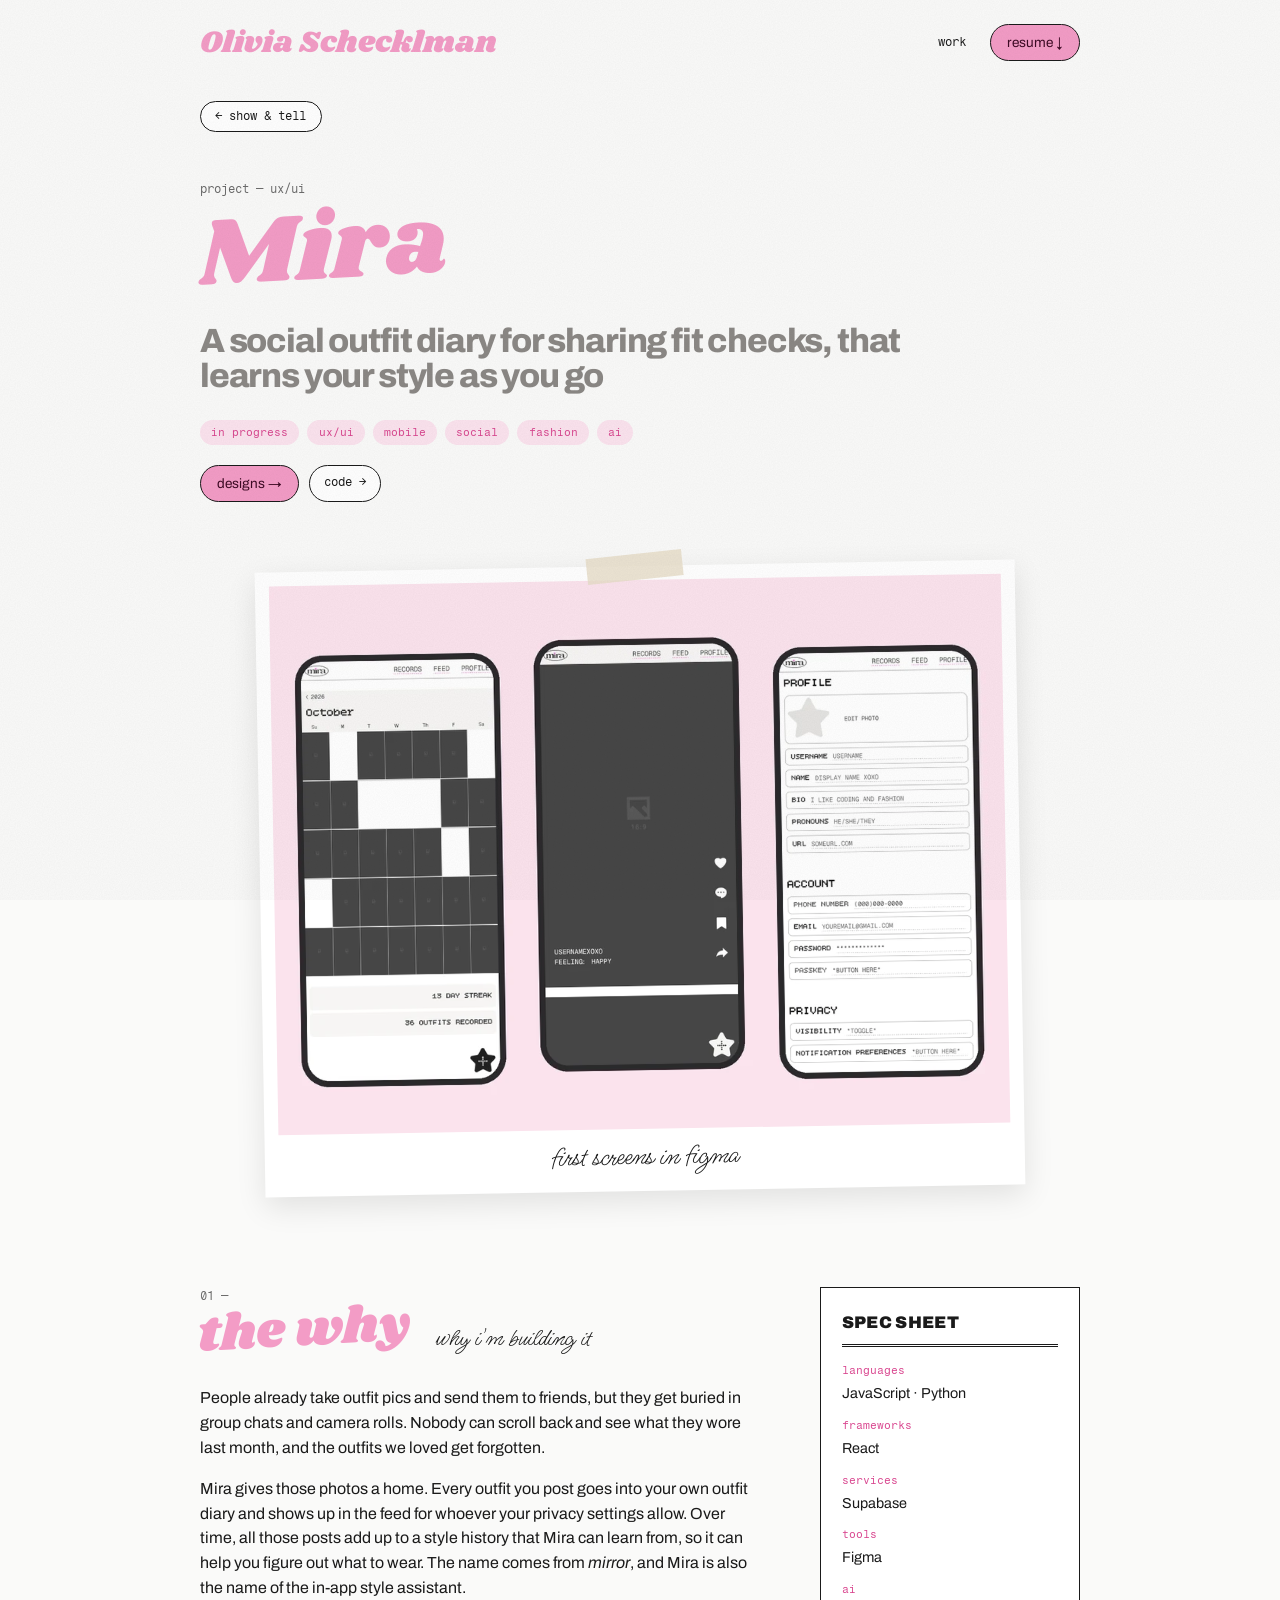
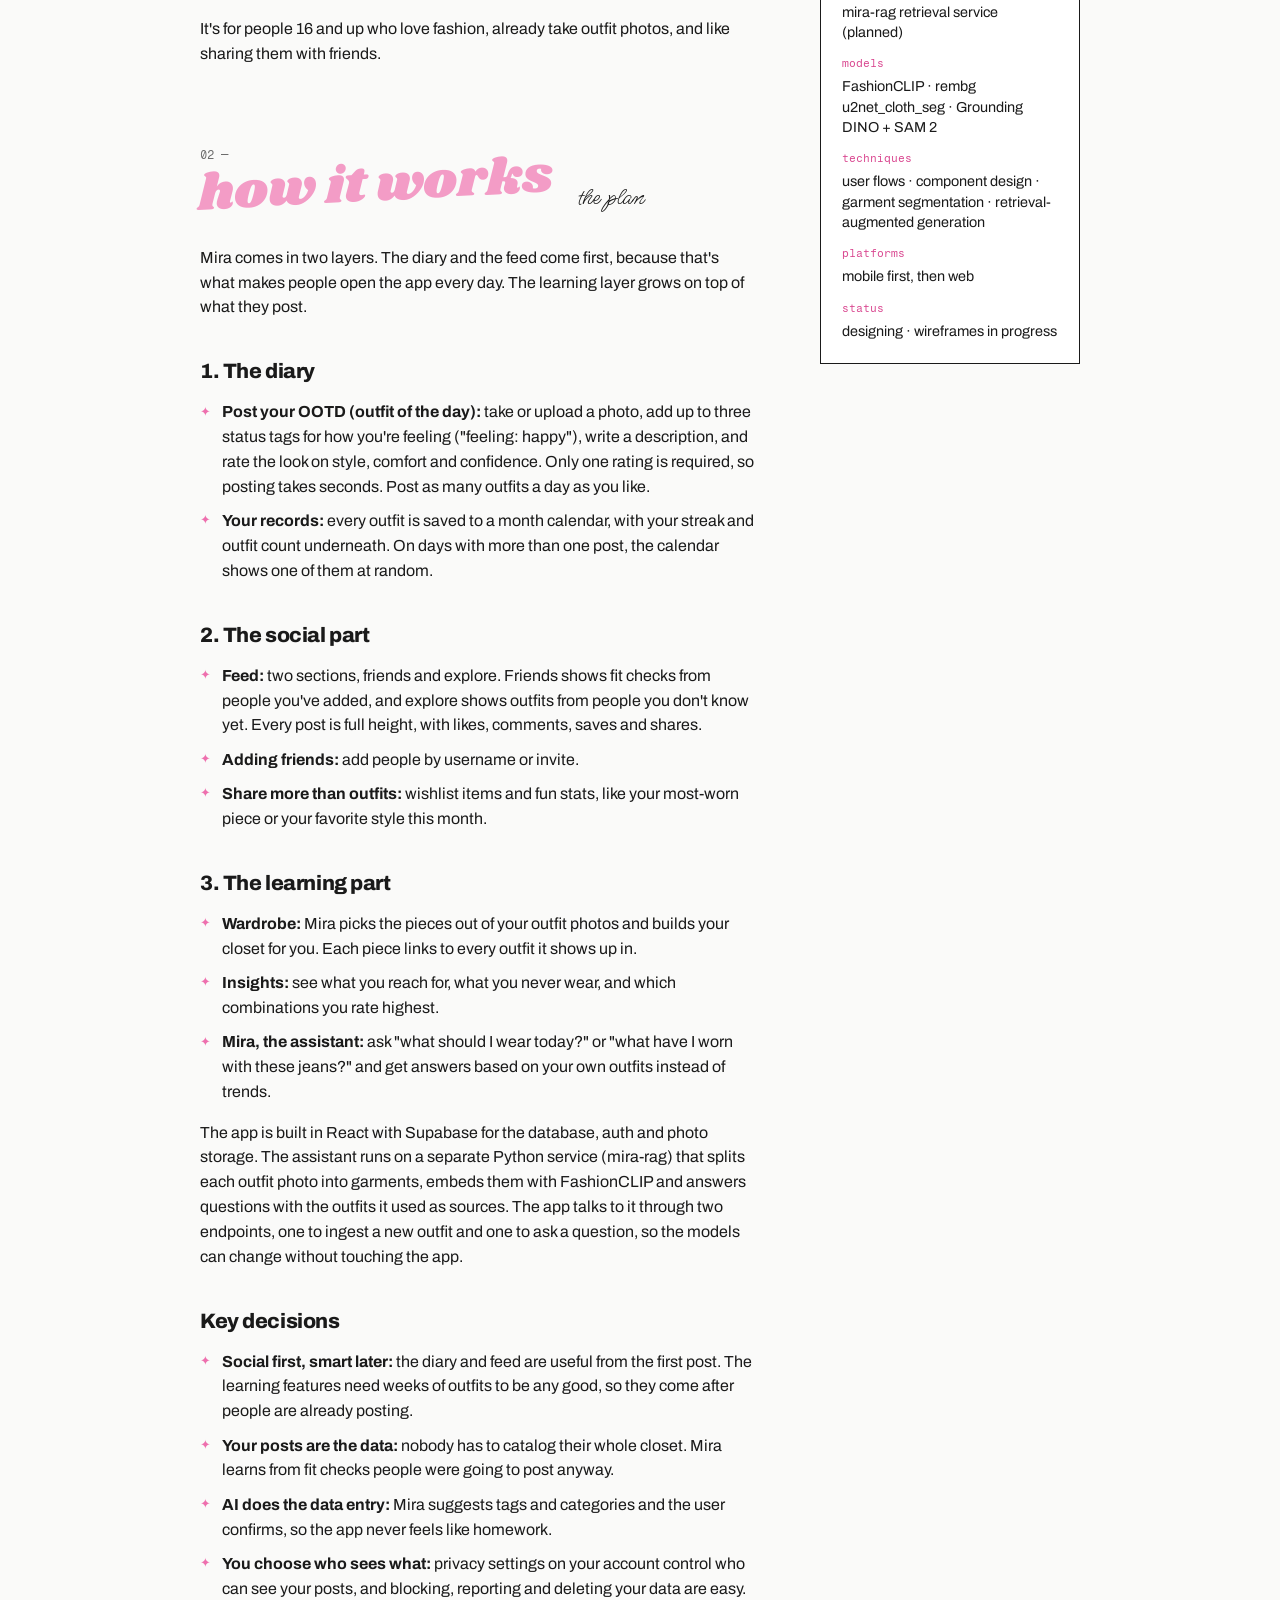
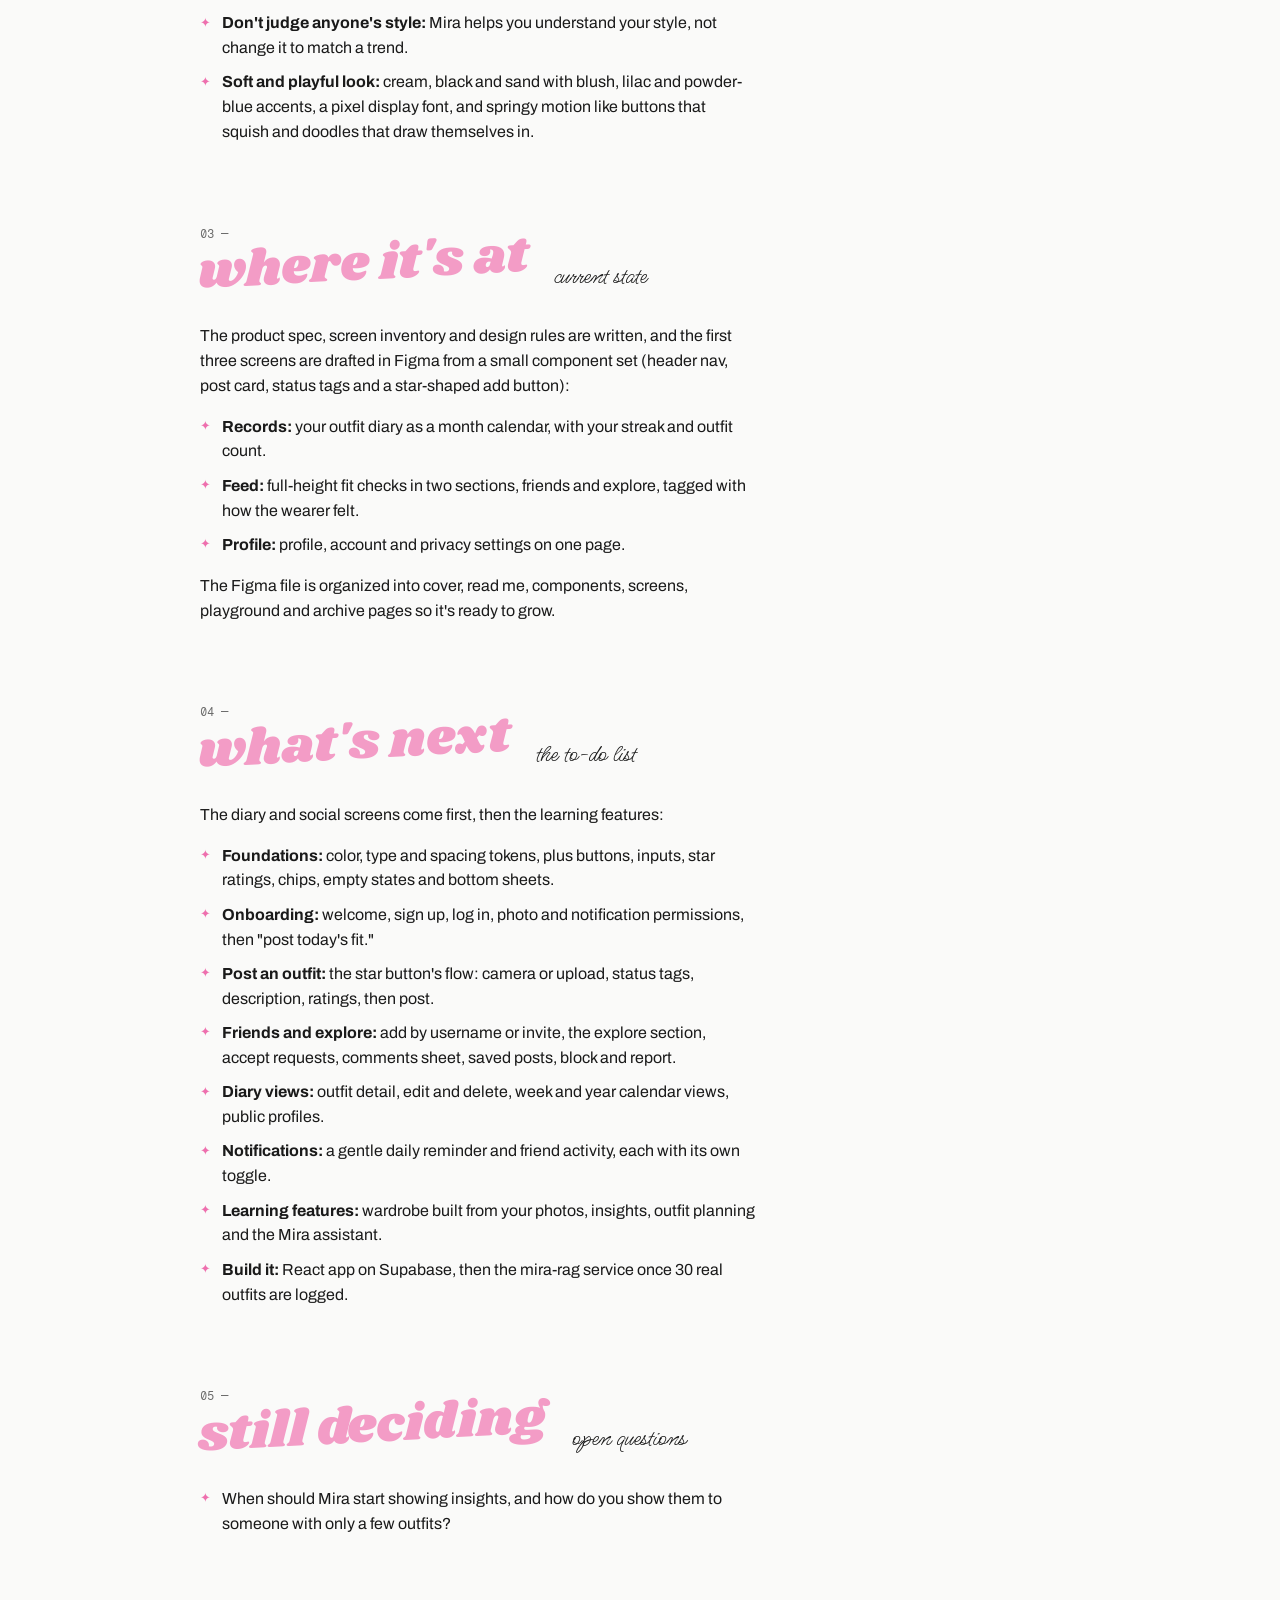
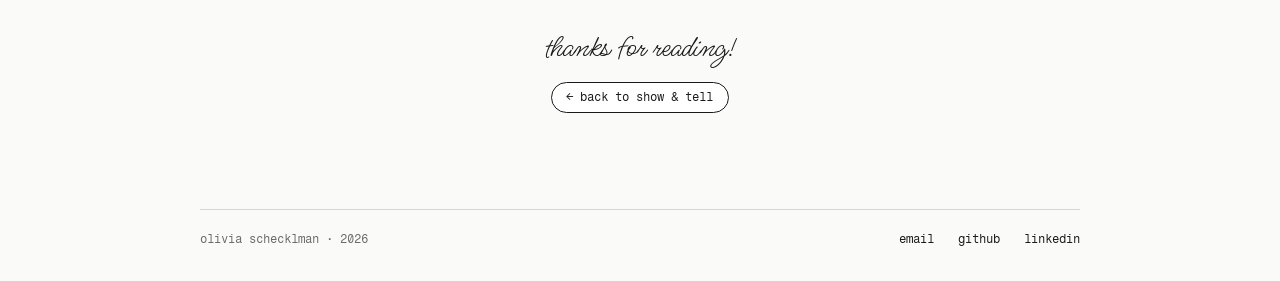
==== commit 1456dc34: "Corrected the Mira page: posts can include up to three status tags and a description, multiple outfi" ====
--- a/projects/mira.html
+++ b/projects/mira.html
@@ -4,7 +4,7 @@
   <meta charset="UTF-8" />
   <meta name="viewport" content="width=device-width, initial-scale=1.0" />
   <title>Mira — Olivia</title>
-  <meta name="description" content="A social outfit diary for sharing fit checks with friends, that learns your style as you go" />
+  <meta name="description" content="A social outfit diary for sharing fit checks, that learns your style as you go" />
   <link rel="preconnect" href="https://fonts.googleapis.com" />
   <link rel="preconnect" href="https://fonts.gstatic.com" crossorigin />
   <link href="https://fonts.googleapis.com/css2?family=Archivo:wdth,wght@62..125,400..900&family=Fragment+Mono&family=Ms+Madi&family=Shrikhand&display=swap" rel="stylesheet" />
@@ -29,7 +29,7 @@
     <header class="post-head">
       <p class="post-kicker">project — ux/ui</p>
       <h1 class="post-title">Mira</h1>
-      <p class="post-tagline">A social outfit diary for sharing fit checks with friends, that learns your style as you go</p>
+      <p class="post-tagline">A social outfit diary for sharing fit checks, that learns your style as you go</p>
       <div class="post-facts"><span class="chip">in progress</span><span class="chip">ux/ui</span><span class="chip">mobile</span><span class="chip">social</span><span class="chip">fashion</span><span class="chip">ai</span></div>
       <div class="post-links"><a class="pill pill--pink" href="https://www.figma.com/design/Dftk28V4ErR6COBiq6ywGE/Mira-App" target="_blank" rel="noopener">designs →</a><a class="pill" href="https://github.com/livscheck/Mira" target="_blank" rel="noopener">code →</a></div>
     </header>
@@ -45,7 +45,7 @@
           <p class="note sec-note">why i'm building it</p>
         </header>
         <div class="prose"><p>People already take outfit pics and send them to friends, but they get buried in group chats and camera rolls. Nobody can scroll back and see what they wore last month, and the outfits we loved get forgotten.</p>
-<p>Mira gives those photos a home. You post one fit check a day, it goes into your own outfit diary, and the friends you've added see it in their feed. Over time, all those posts add up to a style history that Mira can learn from, so it can help you figure out what to wear. The name comes from <em>mirror</em>, and Mira is also the name of the in-app style assistant.</p>
+<p>Mira gives those photos a home. Every outfit you post goes into your own outfit diary and shows up in the feed for whoever your privacy settings allow. Over time, all those posts add up to a style history that Mira can learn from, so it can help you figure out what to wear. The name comes from <em>mirror</em>, and Mira is also the name of the in-app style assistant.</p>
 <p>It's for people 16 and up who love fashion, already take outfit photos, and like sharing them with friends.</p></div>
       </section>
       <section id="process">
@@ -54,16 +54,16 @@
           <h2 class="sec-title">how it works</h2>
           <p class="note sec-note">the plan</p>
         </header>
-        <div class="prose"><p>Mira comes in two layers. The diary and the friends feed come first, because that's what makes people open the app every day. The learning layer grows on top of what they post.</p>
+        <div class="prose"><p>Mira comes in two layers. The diary and the feed come first, because that's what makes people open the app every day. The learning layer grows on top of what they post.</p>
 <h2>1. The diary</h2>
 <ul>
-<li><strong>Post today's fit:</strong> take or upload a photo, add how you're feeling ("feeling: happy"), and rate it on style, comfort and confidence. Only one rating is required, so posting takes seconds.</li>
-<li><strong>Your records:</strong> every outfit lands on a month calendar, one photo per day, with your streak and outfit count underneath.</li>
+<li><strong>Post your OOTD (outfit of the day):</strong> take or upload a photo, add up to three status tags for how you're feeling ("feeling: happy"), write a description, and rate the look on style, comfort and confidence. Only one rating is required, so posting takes seconds. Post as many outfits a day as you like.</li>
+<li><strong>Your records:</strong> every outfit is saved to a month calendar, with your streak and outfit count underneath. On days with more than one post, the calendar shows one of them at random.</li>
 </ul>
 <h2>2. The social part</h2>
 <ul>
-<li><strong>Friends feed:</strong> full-height fit checks from people you've added, with likes, comments, saves and shares.</li>
-<li><strong>Close friends, not strangers:</strong> you add people directly by username or invite. There's no explore page full of strangers.</li>
+<li><strong>Feed:</strong> two sections, friends and explore. Friends shows fit checks from people you've added, and explore shows outfits from people you don't know yet. Every post is full height, with likes, comments, saves and shares.</li>
+<li><strong>Adding friends:</strong> add people by username or invite.</li>
 <li><strong>Share more than outfits:</strong> wishlist items and fun stats, like your most-worn piece or your favorite style this month.</li>
 </ul>
 <h2>3. The learning part</h2>
@@ -78,7 +78,7 @@
 <li><strong>Social first, smart later:</strong> the diary and feed are useful from the first post. The learning features need weeks of outfits to be any good, so they come after people are already posting.</li>
 <li><strong>Your posts are the data:</strong> nobody has to catalog their whole closet. Mira learns from fit checks people were going to post anyway.</li>
 <li><strong>AI does the data entry:</strong> Mira suggests tags and categories and the user confirms, so the app never feels like homework.</li>
-<li><strong>You choose who sees what:</strong> visibility is set per post, connections are direct, and blocking, reporting and deleting your data are easy.</li>
+<li><strong>You choose who sees what:</strong> privacy settings on your account control who can see your posts, and blocking, reporting and deleting your data are easy.</li>
 <li><strong>Don't judge anyone's style:</strong> Mira helps you understand your style, not change it to match a trend.</li>
 <li><strong>Soft and playful look:</strong> cream, black and sand with blush, lilac and powder-blue accents, a pixel display font, and springy motion like buttons that squish and doodles that draw themselves in.</li>
 </ul></div>
@@ -92,7 +92,7 @@
         <div class="prose"><p>The product spec, screen inventory and design rules are written, and the first three screens are drafted in Figma from a small component set (header nav, post card, status tags and a star-shaped add button):</p>
 <ul>
 <li><strong>Records:</strong> your outfit diary as a month calendar, with your streak and outfit count.</li>
-<li><strong>Feed:</strong> full-height fit checks from friends, tagged with how the wearer felt.</li>
+<li><strong>Feed:</strong> full-height fit checks in two sections, friends and explore, tagged with how the wearer felt.</li>
 <li><strong>Profile:</strong> profile, account and privacy settings on one page.</li>
 </ul>
 <p>The Figma file is organized into cover, read me, components, screens, playground and archive pages so it's ready to grow.</p></div>
@@ -107,8 +107,8 @@
 <ul>
 <li><strong>Foundations:</strong> color, type and spacing tokens, plus buttons, inputs, star ratings, chips, empty states and bottom sheets.</li>
 <li><strong>Onboarding:</strong> welcome, sign up, log in, photo and notification permissions, then "post today's fit."</li>
-<li><strong>Post an outfit:</strong> the star button's flow: camera or upload, feeling, ratings, who can see it, then post.</li>
-<li><strong>Friends:</strong> add by username or invite, accept requests, comments sheet, saved posts, block and report.</li>
+<li><strong>Post an outfit:</strong> the star button's flow: camera or upload, status tags, description, ratings, then post.</li>
+<li><strong>Friends and explore:</strong> add by username or invite, the explore section, accept requests, comments sheet, saved posts, block and report.</li>
 <li><strong>Diary views:</strong> outfit detail, edit and delete, week and year calendar views, public profiles.</li>
 <li><strong>Notifications:</strong> a gentle daily reminder and friend activity, each with its own toggle.</li>
 <li><strong>Learning features:</strong> wardrobe built from your photos, insights, outfit planning and the Mira assistant.</li>
@@ -122,8 +122,6 @@
           <p class="note sec-note">open questions</p>
         </header>
         <div class="prose"><ul>
-<li>Should posts be visible to all your friends by default, or private until you share them?</li>
-<li>How fast can posting be? Ratings have to take seconds or people will skip them.</li>
 <li>When should Mira start showing insights, and how do you show them to someone with only a few outfits?</li>
 </ul></div>
       </section>
